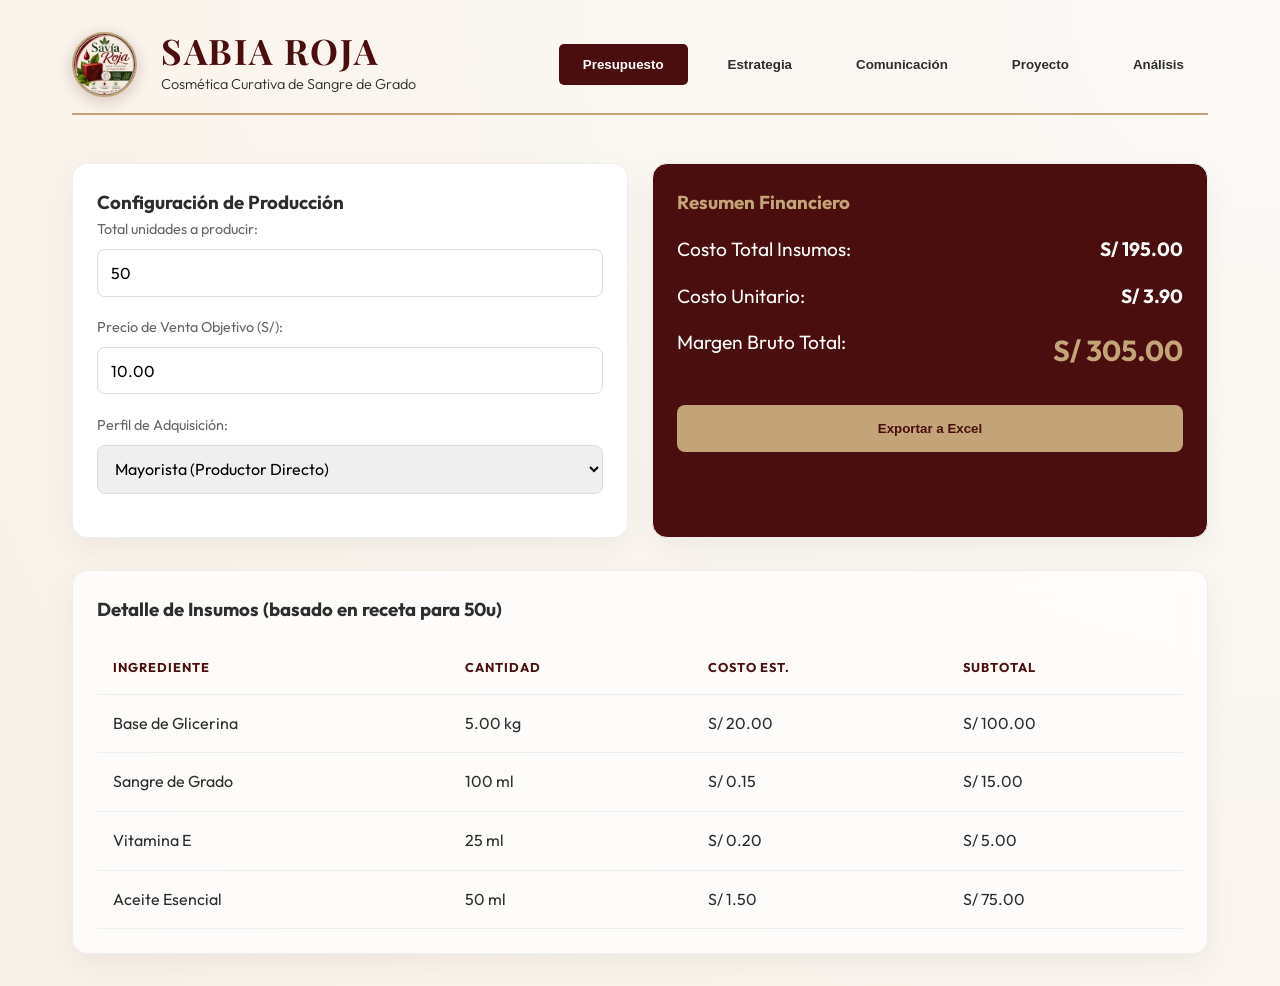
==== saviaroja/index.html @ 30b91bd1 "sabia 1.0 a" ====
<!DOCTYPE html>
<html lang="es">
<head>
    <meta charset="UTF-8">
    <meta name="viewport" content="width=device-width, initial-scale=1.0">
    <title>Jabones Kalia - Dashboard de Producción</title>
    <link rel="stylesheet" href="styles.css">
    <link href="https://fonts.googleapis.com/css2?family=Outfit:wght@300;400;600&family=Playfair+Display:wght@700&display=swap" rel="stylesheet">
</head>
<body>
    <div class="container">
        <header>
            <div class="logo">
                <img src="img/logo.jpeg" alt="Logo Sabia Roja" class="brand-logo">
                <div class="logo-text">
                    <h1>SABIA ROJA</h1>
                    <p>Cosmética Curativa de Sangre de Grado</p>
                </div>
            </div>
            <nav>
                <button class="tab-btn active" onclick="showTab('budget')">Presupuesto</button>
                <button class="tab-btn" onclick="showTab('strategy')">Estrategia</button>
                <button class="tab-btn" onclick="showTab('comms')">Comunicación</button>
                <button class="tab-btn" onclick="showTab('project')">Proyecto</button>
                <button class="tab-btn" onclick="showTab('analysis')">Análisis</button>
            </nav>
        </header>

        <main id="tab-budget" class="tab-content active">
            <section class="config-panel">
                <div class="card">
                    <h3>Configuración de Producción</h3>
                    <div class="input-group">
                        <label for="units">Total unidades a producir:</label>
                        <input type="number" id="units" value="50" min="10" step="10" oninput="calculate()">
                    </div>
                    <div class="input-group">
                        <label for="price-target">Precio de Venta Objetivo (S/):</label>
                        <input type="number" id="price-target" value="10.00" step="0.50" oninput="calculate()">
                    </div>
                    <div class="input-group">
                        <label for="mode">Perfil de Adquisición:</label>
                        <select id="mode" onchange="calculate()">
                            <option value="wholesale" selected>Mayorista (Productor Directo)</option>
                            <option value="retail">Minorista (Tienda local)</option>
                        </select>
                    </div>
                </div>

                <div class="card summary-card">
                    <h3>Resumen Financiero</h3>
                    <div class="stat">
                        <span>Costo Total Insumos:</span>
                        <strong id="total-cost">S/ 0.00</strong>
                    </div>
                    <div class="stat">
                        <span>Costo Unitario:</span>
                        <strong id="unit-cost">S/ 0.00</strong>
                    </div>
                    <div class="stat">
                        <span>Margen Bruto Total:</span>
                        <strong id="total-profit" class="profit-highlight">S/ 0.00</strong>
                    </div>
                    <button class="export-btn" onclick="exportExcel()">Exportar a Excel</button>
                </div>
            </section>

            <section class="breakdown">
                <div class="card glass">
                    <h3>Detalle de Insumos (basado en receta para 50u)</h3>
                    <table>
                        <thead>
                            <tr>
                                <th>Ingrediente</th>
                                <th>Cantidad</th>
                                <th>Costo Est.</th>
                                <th>Subtotal</th>
                            </tr>
                        </thead>
                        <tbody id="ingredients-table">
                            <!-- JS Inject -->
                        </tbody>
                    </table>
                </div>
            </section>
        </main>

        <main id="tab-strategy" class="tab-content">
            <div class="grid-layout">
                <div class="card">
                    <h3>Idea de Negocio</h3>
                    <p>Producción y comercialización de jabones faciales enriquecidos con <strong>Sangre de Grado</strong> (látex puro), enfocados en la curación de marcas de acné, cicatrices y regeneración celular.</p>
                </div>
                <div class="card">
                    <h3>Sustentación</h3>
                    <p>La Sangre de Grado es un recurso ancestral peruano con propiedades taspínicas validadas para la cicatrización. El mercado actual busca productos naturales, libres de parabenos y con resultados visibles. Al conseguir materia prima directa, democratizamos el acceso a cosmética de alta gama.</p>
                </div>
                <div class="card">
                    <h3>Público Objetivo</h3>
                    <ul>
                        <li>Jóvenes (15-25 años) con secuelas de acné.</li>
                        <li>Personas con piel sensible o tendencia a irritaciones.</li>
                        <li>Consumidores ECO que prefieren productos peruanos artesanales.</li>
                    </ul>
                </div>
            </div>
        </main>

        <main id="tab-comms" class="tab-content">
            <div class="card glass large">
                <h3>Cuadro de Elementos de Comunicación y Presupuesto</h3>
                <div class="table-container">
                    <table class="marketing-table">
                        <thead>
                            <tr>
                                <th>Componentes</th>
                                <th>Elementos</th>
                                <th>Presupuesto (S/)*</th>
                            </tr>
                        </thead>
                        <tbody>
                            <tr class="category-row"><td rowspan="3">Papelería</td><td>Sobres y hojas membretadas</td><td>3.75</td></tr>
                            <tr><td>Volantes</td><td>4.00</td></tr>
                            <tr><td>Bolsas o envases impresos (144u)</td><td>36.45</td></tr>
                            
                            <tr class="category-row"><td rowspan="4">Publicidad</td><td>Carteles del local</td><td>20.00</td></tr>
                            <tr><td>Banners</td><td>5.50</td></tr>
                            <tr><td>Spot en radio o TV</td><td>40.00</td></tr>
                            <tr><td>Publicidad en WEB</td><td>5.00</td></tr>
                            
                            <tr class="category-row"><td rowspan="3">Promociones</td><td>Liquidaciones fin de temporadas</td><td>20.00</td></tr>
                            <tr><td>Campañas de descuentos especiales</td><td>25.00</td></tr>
                            <tr><td>Ofertas asociadas</td><td>15.00</td></tr>
                            
                            <tr class="category-row"><td>Web Page</td><td>Hosting, dominio y diseño</td><td>0.00</td></tr>
                            <tr class="category-row"><td>Redes Sociales</td><td>Administración y Diseño</td><td>0.00</td></tr>
                            <tr class="category-row"><td>Otros</td><td>Gastos operativos varios</td><td>0.00</td></tr>
                        </tbody>
                        <tfoot>
                            <tr class="total-row">
                                <td colspan="2">TOTAL PRESUPUESTO COMUNICACIÓN</td>
                                <td>S/ 174.70</td>
                            </tr>
                        </tfoot>
                    </table>
                </div>
                <p class="footnote">*Valores adaptados del plan de marketing de Sabia Roja (Tipo de cambio referencial 1:1 para fines de cuadre o ajuste manual).</p>
            </div>
        </main>

        <main id="tab-project" class="tab-content">
            <div class="print-cover">
                <img src="img/logo.jpeg" alt="Logo Sabia Roja" class="cover-logo">
                <h1 class="cover-title">PROYECTO EMPRESARIAL: SABIA ROJA</h1>
                <p class="cover-subtitle">Cosmética Curativa de Sangre de Grado</p>
                <div class="cover-footer">Huánuco, Perú - 2026</div>
            </div>
            <div class="card glass large">
                <div style="display: flex; justify-content: space-between; align-items: center; margin-bottom: 2rem;">
                    <h2>Plan Estratégico de Negocio</h2>
                    <button class="export-btn" style="width: auto; padding: 0.8rem 2rem;" onclick="exportWord()">Exportar a Word</button>
                </div>
                
                <section class="doc-section">
                    <h3>1. Gestión Estratégica</h3>
                    <div class="doc-grid">
                        <div class="doc-item">
                            <h4>1.1 La Visión</h4>
                            <p class="quote">"Ser la marca líder en cosmética curativa natural en la región Huánuco para el 2028, reconocida por valorizar la biodiversidad local y mejorar la salud dermatológica de las familias peruanas."</p>
                        </div>
                        <div class="doc-item">
                            <h4>1.2 La Misión</h4>
                            <p class="quote">"Proveer a la población huanuqueña productos de cuidado facial formulados con Sangre de Grado pura, promoviendo la salud de la piel y el bienestar integral a través de la innovación artesanal y el respeto al medio ambiente."</p>
                        </div>
                    </div>

                    <h4>1.3 Valores</h4>
                    <ul class="values-list">
                        <li><b>Honestidad:</b> Transparencia en la pureza de nuestros ingredientes.</li>
                        <li><b>Confianza:</b> Seguridad en los resultados curativos del producto.</li>
                        <li><b>Compromiso:</b> Con la salud del cliente y el medio ambiente.</li>
                    </ul>

                    <h4>1.4 Objetivos Estratégicos (Nacional)</h4>
                    <table id="table-objectives" class="marketing-table small-text">
                        <thead>
                            <tr><th>Área</th><th>Objetivo Estratégico</th></tr>
                        </thead>
                        <tbody>
                            <tr><td>Comercial</td><td>Posicionar la marca Sabia Roja en Huánuco, Amarilis y Pillco Marca.</td></tr>
                            <tr><td>Operativo</td><td>Estandarizar procesos de Buenas Prácticas de Manufactura (BPM).</td></tr>
                            <tr><td>Persona</td><td>Contar con personal capacitado y motivado con el propósito.</td></tr>
                            <tr><td>Legal</td><td>Cumplir con las exigencias de DIGEMID, DIRESA y la municipalidad.</td></tr>
                            <tr><td>Financiero</td><td>Autofinanciar la oferta con recursos propios y cumplir compromisos.</td></tr>
                        </tbody>
                    </table>

                    <h4 style="margin-top: 1.5rem;">1.5 Objetivos de Exportación (Largo Plazo)</h4>
                    <table id="table-objectives-export" class="marketing-table small-text">
                        <thead>
                            <tr><th>Área</th><th>Objetivo de Internacionalización</th></tr>
                        </thead>
                        <tbody>
                            <tr><td>Mercado</td><td>Penetrar en mercados de cosmética natural en EE.UU. y Europa.</td></tr>
                            <tr><td>Logística</td><td>Establecer alianzas con couriers internacionales para distribución eficiente.</td></tr>
                            <tr><td>Calidad</td><td>Obtener certificaciones orgánicas internacionales (Ecocert/USDA).</td></tr>
                        </tbody>
                    </table>

                    <h4 style="margin-top: 2rem;">1.6 Matriz FODA</h4>
                    <div class="foda-grid">
                        <div class="foda-box f-box"><b>Fortalezas:</b> Insumos de alta pureza, conocimiento técnico, uso de redes sociales.</div>
                        <div class="foda-box o-box"><b>Oportunidades:</b> Demanda post-pandemia de productos naturales, créditos para emprendedores.</div>
                        <div class="foda-box d-box"><b>Debilidades:</b> Capacidad de producción inicial limitada, falta de maquinaria industrial.</div>
                        <div class="foda-box a-box"><b>Amenazas:</b> Regulación sanitaria estricta (DIGEMID), inestabilidad económica.</div>
                    </div>
                </section>

                <section class="doc-section">
                    <h3>2. Estudio de Mercado y Consumidor</h3>
                    <h4>2.1 Segmentación del Mercado</h4>
                    <table id="table-segmentation" class="marketing-table">
                        <thead>
                            <tr>
                                <th>Segmento</th>
                                <th>Perfil del Segmento</th>
                            </tr>
                        </thead>
                        <tbody>
                            <tr><td><b>Mujeres</b></td><td>Segmento clave enfocado en el cuidado del rostro y prevención; principal consumidor de cosméticos.</td></tr>
                            <tr><td><b>Hombres</b></td><td>Público en crecimiento; reto para romper estereotipos de cuidado personal masculino.</td></tr>
                            <tr><td><b>Adolescentes</b></td><td>Segmento vital debido a brotes de acné por cambios hormonales; buscan soluciones curativas.</td></tr>
                        </tbody>
                    </table>

                    <h4 style="margin-top: 2rem;">2.2 Análisis Competitivo</h4>
                    <table id="table-competitors" class="marketing-table small-text">
                        <thead>
                            <tr>
                                <th>Concepto</th>
                                <th>Fusion Beauty</th>
                                <th>Biocosmética</th>
                                <th>Amy & Co</th>
                                <th>Sabia Roja</th>
                            </tr>
                        </thead>
                        <tbody>
                            <tr><td>Reputación</td><td>5</td><td>4</td><td>3</td><td><b>5</b></td></tr>
                            <tr><td>Calidad/Atención</td><td>5</td><td>4</td><td>4</td><td><b>5</b></td></tr>
                            <tr><td>Precio</td><td>3</td><td>2</td><td>4</td><td><b>5</b></td></tr>
                            <tr><td>Disponibilidad</td><td>5</td><td>5</td><td>5</td><td><b>5</b></td></tr>
                        </tbody>
                        <tfoot>
                            <tr class="total-row">
                                <td>Puntaje Total</td><td>53</td><td>47</td><td>48</td><td><b>57</b></td>
                            </tr>
                        </tfoot>
                    </table>
                </section>

                <section class="doc-section">
                    <h3>3. Ventaja Competitiva</h3>
                    <ul class="values-list">
                        <li><b>Sostenibilidad:</b> Cruelty-free y envases biodegradables.</li>
                        <li><b>Ingredientes:</b> 100% naturales procedentes de cultivos ecológicos.</li>
                        <li><b>Precio:</b> Accesible comparado con marcas de lujo ($20+).</li>
                        <li><b>Servicio Post-Venta:</b> Garantías y política de devoluciones sólida.</li>
                    </ul>
                </section>

                <section class="doc-section">
                    <h3>4. Mercado Proveedor</h3>
                    <table id="table-suppliers" class="marketing-table">
                        <thead>
                            <tr>
                                <th>Proveedor</th>
                                <th>Especialidad</th>
                                <th>Puntaje</th>
                            </tr>
                        </thead>
                        <tbody>
                            <tr><td><b>Chemsol</b></td><td>Materias Primas</td><td>54/60</td></tr>
                            <tr><td><b>Comagui</b></td><td>Envases/Recipientes</td><td>52/60</td></tr>
                            <tr><td><b>D' Empaque</b></td><td>Cajas y Bolsas Kraft</td><td>54/60</td></tr>
                        </tbody>
                    </table>
                </section>

                <section class="doc-section">
                    <h3>5. Estrategia de Marketing (4Ps)</h3>
                    <h4>5.1 Estrategia de Producto</h4>
                    <div class="doc-grid">
                        <div class="card glass">
                            <h5>Limpiador "Breathe"</h5>
                            <p class="small-text">Presentación: Envase Ámbar 100ml. <br>Elimina suciedad y maquillaje.</p>
                            <img src="sabia_roja_breathe_packaging_1776982501375.png" alt="Breathe Packaging" class="product-img-small">
                        </div>
                        <div class="card glass">
                            <h5>Hidratante "Glow"</h5>
                            <p class="small-text">Presentación: Envase Ámbar 100ml. <br>Piel fortalecida y flexible.</p>
                            <img src="sabia_roja_glow_packaging_1776982516924.png" alt="Glow Packaging" class="product-img-small">
                        </div>
                        <div class="card glass">
                            <h5>Protector "Rise Sunshine"</h5>
                            <p class="small-text">Presentación: Envase Ámbar 100ml. <br>Protección UVA/UVB total.</p>
                            <img src="sabia_roja_rise_sunshine_packaging_1776982533000.png" alt="Rise Sunshine Packaging" class="product-img-small">
                        </div>
                    </div>

                    <h4 style="margin-top: 2rem;">5.2 Diseño de Empaque Premium</h4>
                    <div id="packaging-section" class="card glass" style="display: flex; gap: 20px; align-items: center; flex-wrap: wrap;">
                        <img src="sabia_roja_breathe_packaging_1776982501375.png" alt="Empaque Premium" style="width: 250px; border-radius: 10px; box-shadow: 0 10px 30px rgba(0,0,0,0.1);">
                        <div style="flex: 1; min-width: 250px;">
                            <p><b>Especificaciones Técnicas para Exportación:</b></p>
                            <ul class="small-text">
                                <li><b>Envase:</b> Vidrio Ámbar grado farmacéutico (protección UV total).</li>
                                <li><b>Dosificador:</b> Bomba de lujo en acabado oro mate (anticorrosión).</li>
                                <li><b>Etiquetado:</b> Cumple normativa FDA/EU con tinta botánica.</li>
                                <li><b>Sostenibilidad:</b> Empaque exterior de cartón piedra reciclado de alta densidad.</li>
                            </ul>
                        </div>
                    </div>

                    <h4 style="margin-top: 2rem;">5.3 Estrategia de Precios Dual</h4>
                    <div class="doc-grid">
                        <div class="card glass">
                            <h5>Mercado Nacional (Soles)</h5>
                            <table id="table-pricing-national" class="marketing-table small-text">
                                <thead>
                                    <tr><th>Producto</th><th>Costo</th><th>PVP (S/)</th></tr>
                                </thead>
                                <tbody>
                                    <tr><td>Breathe</td><td>S/ 5.20</td><td><b>S/ 9.00</b></td></tr>
                                    <tr><td>Glow</td><td>S/ 5.20</td><td><b>S/ 11.00</b></td></tr>
                                    <tr><td>Rise Sunshine</td><td>S/ 8.50</td><td><b>S/ 25.00</b></td></tr>
                                </tbody>
                            </table>
                        </div>
                        <div class="card glass">
                            <h5>Exportación (Dólares)</h5>
                            <table id="table-pricing-export" class="marketing-table small-text">
                                <thead>
                                    <tr><th>Producto</th><th>Costo</th><th>PVP ($)</th></tr>
                                </thead>
                                <tbody>
                                    <tr><td>Breathe</td><td>$1.95</td><td><b>$10.50</b></td></tr>
                                    <tr><td>Glow</td><td>$2.90</td><td><b>$12.00</b></td></tr>
                                    <tr><td>Rise Sunshine</td><td>$5.55</td><td><b>$22.00</b></td></tr>
                                </tbody>
                            </table>
                            <p class="small-text" style="margin-top: 5px; color: #8B0000;">*Margen incrementado (+200%) por demanda internacional.</p>
                        </div>
                    </div>

                    <h4 style="margin-top: 2rem;">5.3 Proyección de Ventas (Anual)</h4>
                    <div style="overflow-x: auto;">
                        <table id="table-projections" class="marketing-table small-text" style="min-width: 600px;">
                            <thead>
                                <tr><th>Producto</th><th>Mes 1-4</th><th>Mes 5-8</th><th>Mes 9-12</th><th>Total Anual</th></tr>
                            </thead>
                            <tbody>
                                <tr><td>Breathe</td><td>100 u.</td><td>120 u.</td><td>150 u.</td><td><b>365 u.</b></td></tr>
                                <tr><td>Glow</td><td>50 u.</td><td>70 u.</td><td>105 u.</td><td><b>225 u.</b></td></tr>
                                <tr><td>Rise Sunshine</td><td>50 u.</td><td>70 u.</td><td>105 u.</td><td><b>225 u.</b></td></tr>
                            </tbody>
                        </table>
                    </div>
                </section>

                <section class="doc-section">
                    <h3>6. Estrategia de Distribución: Exclusiva (Huánuco)</h3>
                    <p><b>¿Por qué elegimos Distribución Exclusiva?</b></p>
                    <p>Se ha seleccionado este modelo para mantener un <b>posicionamiento premium</b>. Al vender exclusivamente a través de canales propios o distribuidores autorizados especializados, aseguramos que el cliente reciba la asesoría correcta sobre las propiedades curativas de la Sangre de Grado, evitando que el producto se pierda en góndolas de supermercados genéricos.</p>
                    <div class="diagram-placeholder">
                        <div class="node">🏭 Productor (Sabia Roja)</div>
                        <div class="arrow">↓</div>
                        <div class="node special">🏪 Punto de Venta Exclusivo</div>
                        <div class="arrow">↓</div>
                        <div class="node">👤 Consumidor Final (Huánuco/Perú)</div>
                    </div>
                </section>
            </div>
        </main>

        <main id="tab-analysis" class="tab-content">
            <div class="card large">
                <h3>Factores preponderantes y Regulación</h3>
                <div class="alert note">
                    <b>Regulación SBS:</b> Los márgenes de ganancia están regulados para evitar sobrecostos. Se deben considerar los topes establecidos para productos de primera necesidad o cosmética regulada.
                </div>
                
                <h4 style="margin-top: 1.5rem;">Márgenes de Ganancia Sugeridos (Referencia SBS)</h4>
                <table class="marketing-table" style="margin-top: 1rem;">
                    <thead>
                        <tr><th>Tipo de Venta</th><th>Margen (%)</th></tr>
                    </thead>
                    <tbody>
                        <tr><td>Venta Directa</td><td>20%</td></tr>
                        <tr><td>Venta al por Mayor</td><td>25%</td></tr>
                        <tr><td>Venta Minorista</td><td>25%</td></tr>
                    </tbody>
                </table>

                <div class="alert important" style="margin-top: 2rem;">
                    <strong>Siguiente Paso (DIGEMID):</strong> Para vender en farmacias o supermercados a S/ 11.00, necesitarás el NSOC (Notificación Sanitaria Obligatoria) de DIGEMID.
                </div>
                <canvas id="profitChart" style="width:100%; height:300px;"></canvas>
            </div>
        </main>
    </div>

    <script src="app.js"></script>
</body>
</html>
---- saviaroja/styles.css ----
:root {
    --primary: #4A0E0E;
    --accent: #C2A478;
    --bg: #F8F1E7;
    --text: #2D2D2D;
    --white: #FFFFFF;
    --glass: rgba(255, 255, 255, 0.7);
}

* {
    margin: 0;
    padding: 0;
    box-sizing: border-box;
}

body {
    font-family: 'Outfit', sans-serif;
    background-color: var(--bg);
    color: var(--text);
    line-height: 1.6;
    background-image: radial-gradient(circle at top right, #fcfaf7, var(--bg));
    min-height: 100vh;
}

.container {
    max-width: 1200px;
    margin: 0 auto;
    padding: 2rem;
}

header {
    margin-bottom: 3rem;
    display: flex;
    justify-content: space-between;
    align-items: center;
    border-bottom: 2px solid var(--accent);
    padding-bottom: 1rem;
}

.logo {
    display: flex;
    align-items: center;
    gap: 1.5rem;
}

.brand-logo {
    width: 65px;
    height: 65px;
    border-radius: 50%;
    object-fit: cover;
    border: 2px solid var(--accent);
    box-shadow: 0 4px 15px rgba(74, 14, 14, 0.2);
}

.logo-text h1 {
    font-family: 'Playfair Display', serif;
    font-size: 2.2rem;
    color: var(--primary);
    margin: 0;
    letter-spacing: 2px;
    line-height: 1;
}

.logo-text p {
    font-size: 0.9rem;
    color: var(--text-muted);
    margin: 5px 0 0 0;
    font-weight: 300;
}

nav {
    display: flex;
    gap: 1rem;
}

.tab-btn {
    padding: 0.8rem 1.5rem;
    border: none;
    background: none;
    font-weight: 600;
    cursor: pointer;
    color: var(--text);
    transition: all 0.3s ease;
    border-radius: 5px;
}

.tab-btn.active {
    background: var(--primary);
    color: var(--white);
}

.tab-content {
    display: none;
}

.tab-content.active {
    display: block;
    animation: fadeIn 0.5s ease-in;
}

.grid-layout, .config-panel {
    display: grid;
    grid-template-columns: repeat(auto-fit, minmax(300px, 1fr));
    gap: 1.5rem;
    margin-bottom: 2rem;
}

.card {
    background: var(--white);
    padding: 1.5rem;
    border-radius: 15px;
    box-shadow: 0 10px 30px rgba(0,0,0,0.05);
    border: 1px solid #eee;
    transition: transform 0.3s ease;
}

.card:hover {
    transform: translateY(-5px);
}

.card.glass {
    background: var(--glass);
    backdrop-filter: blur(10px);
}

.summary-card {
    background: var(--primary);
    color: var(--white);
}

.summary-card h3 { color: var(--accent); }

.stat {
    display: flex;
    justify-content: space-between;
    font-size: 1.2rem;
    margin: 1rem 0;
}

.profit-highlight {
    font-size: 1.8rem;
    color: var(--accent);
}

.input-group {
    margin-bottom: 1.2rem;
}

.input-group label {
    display: block;
    font-size: 0.9rem;
    margin-bottom: 0.5rem;
    color: #666;
}

.input-group input, .input-group select {
    width: 100%;
    padding: 0.8rem;
    border: 1px solid #ddd;
    border-radius: 8px;
    font-family: inherit;
    font-size: 1rem;
}

table {
    width: 100%;
    border-collapse: collapse;
    margin-top: 1rem;
}

th, td {
    text-align: left;
    padding: 1rem;
    border-bottom: 1px solid #eee;
}

th {
    color: var(--primary);
    text-transform: uppercase;
    font-size: 0.8rem;
    letter-spacing: 1px;
}

.export-btn {
    width: 100%;
    padding: 1rem;
    background: var(--accent);
    color: var(--primary);
    border: none;
    border-radius: 8px;
    font-weight: bold;
    cursor: pointer;
    margin-top: 1rem;
    transition: background 0.3s;
}

.export-btn:hover {
    background: #b19365;
}

.alert {
    padding: 1rem;
    border-radius: 8px;
    margin: 1rem 0;
    font-size: 0.9rem;
}

.alert.note { background: #e3f2fd; border-left: 4px solid #2196f3; }
.alert.important { background: #fffde7; border-left: 4px solid #fbc02d; }

.marketing-table {
    margin-top: 2rem;
    font-size: 0.9rem;
}

.marketing-table td {
    padding: 0.6rem 1rem;
    border: 1px solid #eee;
}

.category-row td:first-child {
    background: #fdfaf5;
    font-weight: 600;
    color: var(--primary);
    vertical-align: middle;
    text-align: center;
}

.total-row {
    background: var(--primary);
    color: var(--accent);
    font-weight: bold;
    font-size: 1.1rem;
}

.footnote {
    margin-top: 1rem;
    font-size: 0.8rem;
    color: #888;
    font-style: italic;
}

.doc-section { margin-bottom: 3rem; }
.doc-grid { display: grid; grid-template-columns: 1fr 1fr; gap: 2rem; margin: 1.5rem 0; }
.quote { font-style: italic; border-left: 3px solid var(--accent); padding-left: 1rem; color: #555; }
.values-list { list-style: none; margin: 1rem 0; }
.values-list li { margin-bottom: 0.5rem; padding-left: 1.5rem; position: relative; }
.values-list li::before { content: '✓'; position: absolute; left: 0; color: var(--accent); font-weight: bold; }

.foda-grid { display: grid; grid-template-columns: 1fr 1fr; gap: 10px; margin-top: 1rem; }
.foda-box { padding: 1rem; border-radius: 8px; color: white; font-size: 0.9rem; }
.f-box { background: #2e7d32; } /* Verde Fortalezas */
.o-box { background: #1565c0; } /* Azul Oportunidades */
.d-box { background: #ef6c00; } /* Naranja Debilidades */
.a-box { background: #c62828; } /* Rojo Amenazas */

.diagram-placeholder {
    margin-top: 2rem;
    display: flex;
    flex-direction: column;
    align-items: center;
    gap: 0.5rem;
}

.node {
    padding: 1rem 2rem;
    border: 2px solid var(--primary);
    border-radius: 10px;
    background: var(--white);
    font-weight: 600;
}

.node.special {
    background: var(--primary);
    color: var(--white);
    border-color: var(--accent);
}

.arrow { font-size: 1.5rem; color: var(--primary); }

.label-mockup {
    margin-top: 1rem;
    padding: 1.5rem;
    border: 2px solid var(--accent);
    border-radius: 50%;
    text-align: center;
    background: white;
    color: var(--primary);
    width: 100px;
    height: 100px;
    display: flex;
    flex-direction: column;
    justify-content: center;
    align-items: center;
    font-size: 0.7rem;
    margin-left: auto;
    margin-right: auto;
    box-shadow: 0 4px 15px rgba(74, 14, 14, 0.1);
}

.product-img-small {
    width: 100%;
    height: 180px;
    object-fit: contain;
    margin-top: 10px;
    border-radius: 8px;
    background: #f9f9f9;
}

.print-cover {
    display: none;
    text-align: center;
    padding: 100pt 0;
    height: 100vh;
    flex-direction: column;
    justify-content: center;
    align-items: center;
}

.cover-logo {
    width: 180pt;
    height: 180pt;
    border-radius: 50%;
    margin-bottom: 30pt;
    border: 8px solid var(--accent);
}

.cover-title {
    font-size: 38pt;
    color: var(--primary);
    margin-bottom: 10pt;
    font-family: 'Playfair Display', serif;
}

.cover-subtitle {
    font-size: 20pt;
    color: #666;
}

.cover-footer {
    margin-top: auto;
    padding-bottom: 50pt;
    font-size: 14pt;
    color: #888;
}

.label-mockup b { font-size: 0.9rem; }

@keyframes fadeIn {
    from { opacity: 0; transform: translateY(10px); }
    to { opacity: 1; transform: translateY(0); }
}

@media print {
    body { background: white !important; padding: 0; }
    .container { max-width: 100%; padding: 0; }
    header, nav, .export-btn, .config-panel, .alert.important { display: none !important; }
    
    .tab-content { display: none !important; }
    .tab-content.active { 
        display: block !important; 
        width: 100% !important;
        margin: 0 !important;
        padding: 0 !important;
    }
    
    .card { 
        box-shadow: none !important; 
        border: 1px solid #eee !important;
        margin-bottom: 20pt !important;
        page-break-inside: avoid;
    }

    h2, h3 { color: #4A0E0E !important; border-bottom: 2px solid #4A0E0E !important; }
    
    /* Portada */
    .print-cover { 
        display: flex !important; 
        page-break-after: always;
    }
    
    .tab-content.active::before {
        display: none !important;
    }

    .marketing-table th {
        background-color: #4A0E0E !important;
        color: white !important;
        -webkit-print-color-adjust: exact;
    }
}
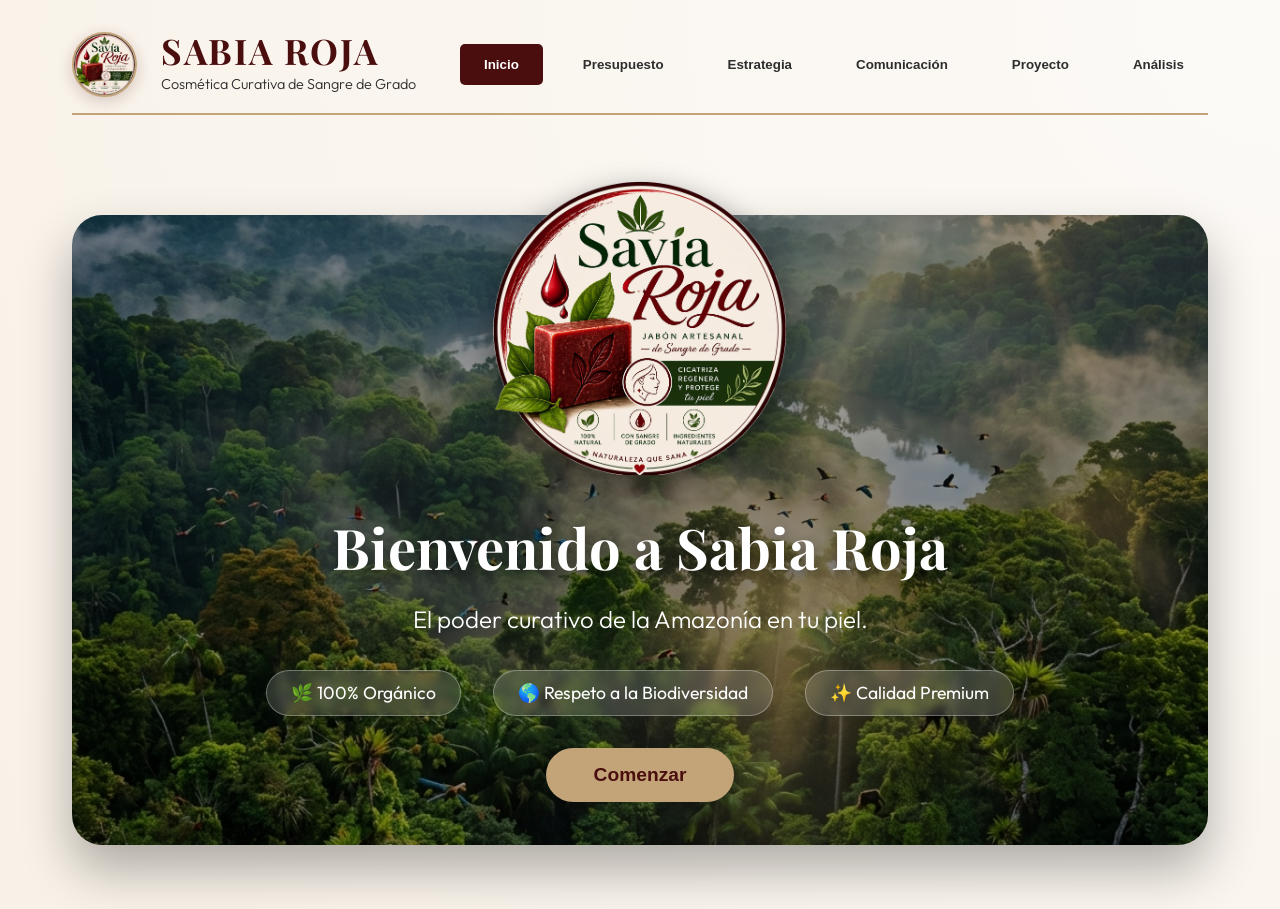
==== commit 3f5dbbc6: "1.1" ====
--- a/saviaroja/index.html
+++ b/saviaroja/index.html
@@ -1,12 +1,16 @@
 <!DOCTYPE html>
 <html lang="es">
+
 <head>
     <meta charset="UTF-8">
     <meta name="viewport" content="width=device-width, initial-scale=1.0">
     <title>Jabones Kalia - Dashboard de Producción</title>
     <link rel="stylesheet" href="styles.css">
-    <link href="https://fonts.googleapis.com/css2?family=Outfit:wght@300;400;600&family=Playfair+Display:wght@700&display=swap" rel="stylesheet">
+    <link
+        href="https://fonts.googleapis.com/css2?family=Outfit:wght@300;400;600&family=Playfair+Display:wght@700&display=swap"
+        rel="stylesheet">
 </head>
+
 <body>
     <div class="container">
         <header>
@@ -18,7 +22,8 @@
                 </div>
             </div>
             <nav>
-                <button class="tab-btn active" onclick="showTab('budget')">Presupuesto</button>
+                <button class="tab-btn active" onclick="showTab('home')">Inicio</button>
+                <button class="tab-btn" onclick="showTab('budget')">Presupuesto</button>
                 <button class="tab-btn" onclick="showTab('strategy')">Estrategia</button>
                 <button class="tab-btn" onclick="showTab('comms')">Comunicación</button>
                 <button class="tab-btn" onclick="showTab('project')">Proyecto</button>
@@ -26,7 +31,28 @@
             </nav>
         </header>
 
-        <main id="tab-budget" class="tab-content active">
+        <main id="tab-home" class="tab-content active">
+            <section class="hero-section"
+                style="background-image: linear-gradient(rgba(0,0,0,0.4), rgba(0,0,0,0.4)), url('img/amazon_jungle_background.png');">
+                <div class="hero-content">
+                    <div class="hero-logo-wrapper">
+                        <img src="img/logo.png" alt="Sabia Roja Logo" class="hero-logo-img">
+                    </div>
+                    <div class="hero-text">
+                        <h2 class="fade-in">Bienvenido a Sabia Roja</h2>
+                        <p class="fade-in-delay">El poder curativo de la Amazonía en tu piel.</p>
+                        <div class="minimalist-details">
+                            <span>🌿 100% Orgánico</span>
+                            <span>🌎 Respeto a la Biodiversidad</span>
+                            <span>✨ Calidad Premium</span>
+                        </div>
+                        <button class="hero-btn fade-in-delay" onclick="showTab('budget')">Comenzar</button>
+                    </div>
+                </div>
+            </section>
+        </main>
+
+        <main id="tab-budget" class="tab-content">
             <section class="config-panel">
                 <div class="card">
                     <h3>Configuración de Producción</h3>
@@ -89,11 +115,16 @@
             <div class="grid-layout">
                 <div class="card">
                     <h3>Idea de Negocio</h3>
-                    <p>Producción y comercialización de jabones faciales enriquecidos con <strong>Sangre de Grado</strong> (látex puro), enfocados en la curación de marcas de acné, cicatrices y regeneración celular.</p>
+                    <p>Producción y comercialización de jabones faciales enriquecidos con <strong>Sangre de
+                            Grado</strong> (látex puro), enfocados en la curación de marcas de acné, cicatrices y
+                        regeneración celular.</p>
                 </div>
                 <div class="card">
                     <h3>Sustentación</h3>
-                    <p>La Sangre de Grado es un recurso ancestral peruano con propiedades taspínicas validadas para la cicatrización. El mercado actual busca productos naturales, libres de parabenos y con resultados visibles. Al conseguir materia prima directa, democratizamos el acceso a cosmética de alta gama.</p>
+                    <p>La Sangre de Grado es un recurso ancestral peruano con propiedades taspínicas validadas para la
+                        cicatrización. El mercado actual busca productos naturales, libres de parabenos y con resultados
+                        visibles. Al conseguir materia prima directa, democratizamos el acceso a cosmética de alta gama.
+                    </p>
                 </div>
                 <div class="card">
                     <h3>Público Objetivo</h3>
@@ -119,22 +150,67 @@
                             </tr>
                         </thead>
                         <tbody>
-                            <tr class="category-row"><td rowspan="3">Papelería</td><td>Sobres y hojas membretadas</td><td>3.75</td></tr>
-                            <tr><td>Volantes</td><td>4.00</td></tr>
-                            <tr><td>Bolsas o envases impresos (144u)</td><td>36.45</td></tr>
-                            
-                            <tr class="category-row"><td rowspan="4">Publicidad</td><td>Carteles del local</td><td>20.00</td></tr>
-                            <tr><td>Banners</td><td>5.50</td></tr>
-                            <tr><td>Spot en radio o TV</td><td>40.00</td></tr>
-                            <tr><td>Publicidad en WEB</td><td>5.00</td></tr>
-                            
-                            <tr class="category-row"><td rowspan="3">Promociones</td><td>Liquidaciones fin de temporadas</td><td>20.00</td></tr>
-                            <tr><td>Campañas de descuentos especiales</td><td>25.00</td></tr>
-                            <tr><td>Ofertas asociadas</td><td>15.00</td></tr>
-                            
-                            <tr class="category-row"><td>Web Page</td><td>Hosting, dominio y diseño</td><td>0.00</td></tr>
-                            <tr class="category-row"><td>Redes Sociales</td><td>Administración y Diseño</td><td>0.00</td></tr>
-                            <tr class="category-row"><td>Otros</td><td>Gastos operativos varios</td><td>0.00</td></tr>
+                            <tr class="category-row">
+                                <td rowspan="3">Papelería</td>
+                                <td>Sobres y hojas membretadas</td>
+                                <td>3.75</td>
+                            </tr>
+                            <tr>
+                                <td>Volantes</td>
+                                <td>4.00</td>
+                            </tr>
+                            <tr>
+                                <td>Bolsas o envases impresos (144u)</td>
+                                <td>36.45</td>
+                            </tr>
+
+                            <tr class="category-row">
+                                <td rowspan="4">Publicidad</td>
+                                <td>Carteles del local</td>
+                                <td>20.00</td>
+                            </tr>
+                            <tr>
+                                <td>Banners</td>
+                                <td>5.50</td>
+                            </tr>
+                            <tr>
+                                <td>Spot en radio o TV</td>
+                                <td>40.00</td>
+                            </tr>
+                            <tr>
+                                <td>Publicidad en WEB</td>
+                                <td>5.00</td>
+                            </tr>
+
+                            <tr class="category-row">
+                                <td rowspan="3">Promociones</td>
+                                <td>Liquidaciones fin de temporadas</td>
+                                <td>20.00</td>
+                            </tr>
+                            <tr>
+                                <td>Campañas de descuentos especiales</td>
+                                <td>25.00</td>
+                            </tr>
+                            <tr>
+                                <td>Ofertas asociadas</td>
+                                <td>15.00</td>
+                            </tr>
+
+                            <tr class="category-row">
+                                <td>Web Page</td>
+                                <td>Hosting, dominio y diseño</td>
+                                <td>0.00</td>
+                            </tr>
+                            <tr class="category-row">
+                                <td>Redes Sociales</td>
+                                <td>Administración y Diseño</td>
+                                <td>0.00</td>
+                            </tr>
+                            <tr class="category-row">
+                                <td>Otros</td>
+                                <td>Gastos operativos varios</td>
+                                <td>0.00</td>
+                            </tr>
                         </tbody>
                         <tfoot>
                             <tr class="total-row">
@@ -144,7 +220,8 @@
                         </tfoot>
                     </table>
                 </div>
-                <p class="footnote">*Valores adaptados del plan de marketing de Sabia Roja (Tipo de cambio referencial 1:1 para fines de cuadre o ajuste manual).</p>
+                <p class="footnote">*Valores adaptados del plan de marketing de Sabia Roja (Tipo de cambio referencial
+                    1:1 para fines de cuadre o ajuste manual).</p>
             </div>
         </main>
 
@@ -158,19 +235,24 @@
             <div class="card glass large">
                 <div style="display: flex; justify-content: space-between; align-items: center; margin-bottom: 2rem;">
                     <h2>Plan Estratégico de Negocio</h2>
-                    <button class="export-btn" style="width: auto; padding: 0.8rem 2rem;" onclick="exportWord()">Exportar a Word</button>
-                </div>
-                
+                    <button class="export-btn" style="width: auto; padding: 0.8rem 2rem;"
+                        onclick="exportWord()">Exportar a Word</button>
+                </div>
+
                 <section class="doc-section">
                     <h3>1. Gestión Estratégica</h3>
                     <div class="doc-grid">
                         <div class="doc-item">
                             <h4>1.1 La Visión</h4>
-                            <p class="quote">"Ser la marca líder en cosmética curativa natural en la región Huánuco para el 2028, reconocida por valorizar la biodiversidad local y mejorar la salud dermatológica de las familias peruanas."</p>
+                            <p class="quote">"Ser la marca líder en cosmética curativa natural en la región Huánuco para
+                                el 2028, reconocida por valorizar la biodiversidad local y mejorar la salud
+                                dermatológica de las familias peruanas."</p>
                         </div>
                         <div class="doc-item">
                             <h4>1.2 La Misión</h4>
-                            <p class="quote">"Proveer a la población huanuqueña productos de cuidado facial formulados con Sangre de Grado pura, promoviendo la salud de la piel y el bienestar integral a través de la innovación artesanal y el respeto al medio ambiente."</p>
+                            <p class="quote">"Proveer a la población huanuqueña productos de cuidado facial formulados
+                                con Sangre de Grado pura, promoviendo la salud de la piel y el bienestar integral a
+                                través de la innovación artesanal y el respeto al medio ambiente."</p>
                         </div>
                     </div>
 
@@ -184,35 +266,69 @@
                     <h4>1.4 Objetivos Estratégicos (Nacional)</h4>
                     <table id="table-objectives" class="marketing-table small-text">
                         <thead>
-                            <tr><th>Área</th><th>Objetivo Estratégico</th></tr>
+                            <tr>
+                                <th>Área</th>
+                                <th>Objetivo Estratégico</th>
+                            </tr>
                         </thead>
                         <tbody>
-                            <tr><td>Comercial</td><td>Posicionar la marca Sabia Roja en Huánuco, Amarilis y Pillco Marca.</td></tr>
-                            <tr><td>Operativo</td><td>Estandarizar procesos de Buenas Prácticas de Manufactura (BPM).</td></tr>
-                            <tr><td>Persona</td><td>Contar con personal capacitado y motivado con el propósito.</td></tr>
-                            <tr><td>Legal</td><td>Cumplir con las exigencias de DIGEMID, DIRESA y la municipalidad.</td></tr>
-                            <tr><td>Financiero</td><td>Autofinanciar la oferta con recursos propios y cumplir compromisos.</td></tr>
+                            <tr>
+                                <td>Comercial</td>
+                                <td>Posicionar la marca Sabia Roja en Huánuco, Amarilis y Pillco Marca.</td>
+                            </tr>
+                            <tr>
+                                <td>Operativo</td>
+                                <td>Estandarizar procesos de Buenas Prácticas de Manufactura (BPM).</td>
+                            </tr>
+                            <tr>
+                                <td>Persona</td>
+                                <td>Contar con personal capacitado y motivado con el propósito.</td>
+                            </tr>
+                            <tr>
+                                <td>Legal</td>
+                                <td>Cumplir con las exigencias de DIGEMID, DIRESA y la municipalidad.</td>
+                            </tr>
+                            <tr>
+                                <td>Financiero</td>
+                                <td>Autofinanciar la oferta con recursos propios y cumplir compromisos.</td>
+                            </tr>
                         </tbody>
                     </table>
 
                     <h4 style="margin-top: 1.5rem;">1.5 Objetivos de Exportación (Largo Plazo)</h4>
                     <table id="table-objectives-export" class="marketing-table small-text">
                         <thead>
-                            <tr><th>Área</th><th>Objetivo de Internacionalización</th></tr>
+                            <tr>
+                                <th>Área</th>
+                                <th>Objetivo de Internacionalización</th>
+                            </tr>
                         </thead>
                         <tbody>
-                            <tr><td>Mercado</td><td>Penetrar en mercados de cosmética natural en EE.UU. y Europa.</td></tr>
-                            <tr><td>Logística</td><td>Establecer alianzas con couriers internacionales para distribución eficiente.</td></tr>
-                            <tr><td>Calidad</td><td>Obtener certificaciones orgánicas internacionales (Ecocert/USDA).</td></tr>
+                            <tr>
+                                <td>Mercado</td>
+                                <td>Penetrar en mercados de cosmética natural en EE.UU. y Europa.</td>
+                            </tr>
+                            <tr>
+                                <td>Logística</td>
+                                <td>Establecer alianzas con couriers internacionales para distribución eficiente.</td>
+                            </tr>
+                            <tr>
+                                <td>Calidad</td>
+                                <td>Obtener certificaciones orgánicas internacionales (Ecocert/USDA).</td>
+                            </tr>
                         </tbody>
                     </table>
 
                     <h4 style="margin-top: 2rem;">1.6 Matriz FODA</h4>
                     <div class="foda-grid">
-                        <div class="foda-box f-box"><b>Fortalezas:</b> Insumos de alta pureza, conocimiento técnico, uso de redes sociales.</div>
-                        <div class="foda-box o-box"><b>Oportunidades:</b> Demanda post-pandemia de productos naturales, créditos para emprendedores.</div>
-                        <div class="foda-box d-box"><b>Debilidades:</b> Capacidad de producción inicial limitada, falta de maquinaria industrial.</div>
-                        <div class="foda-box a-box"><b>Amenazas:</b> Regulación sanitaria estricta (DIGEMID), inestabilidad económica.</div>
+                        <div class="foda-box f-box"><b>Fortalezas:</b> Insumos de alta pureza, conocimiento técnico, uso
+                            de redes sociales.</div>
+                        <div class="foda-box o-box"><b>Oportunidades:</b> Demanda post-pandemia de productos naturales,
+                            créditos para emprendedores.</div>
+                        <div class="foda-box d-box"><b>Debilidades:</b> Capacidad de producción inicial limitada, falta
+                            de maquinaria industrial.</div>
+                        <div class="foda-box a-box"><b>Amenazas:</b> Regulación sanitaria estricta (DIGEMID),
+                            inestabilidad económica.</div>
                     </div>
                 </section>
 
@@ -227,9 +343,21 @@
                             </tr>
                         </thead>
                         <tbody>
-                            <tr><td><b>Mujeres</b></td><td>Segmento clave enfocado en el cuidado del rostro y prevención; principal consumidor de cosméticos.</td></tr>
-                            <tr><td><b>Hombres</b></td><td>Público en crecimiento; reto para romper estereotipos de cuidado personal masculino.</td></tr>
-                            <tr><td><b>Adolescentes</b></td><td>Segmento vital debido a brotes de acné por cambios hormonales; buscan soluciones curativas.</td></tr>
+                            <tr>
+                                <td><b>Mujeres</b></td>
+                                <td>Segmento clave enfocado en el cuidado del rostro y prevención; principal consumidor
+                                    de cosméticos.</td>
+                            </tr>
+                            <tr>
+                                <td><b>Hombres</b></td>
+                                <td>Público en crecimiento; reto para romper estereotipos de cuidado personal masculino.
+                                </td>
+                            </tr>
+                            <tr>
+                                <td><b>Adolescentes</b></td>
+                                <td>Segmento vital debido a brotes de acné por cambios hormonales; buscan soluciones
+                                    curativas.</td>
+                            </tr>
                         </tbody>
                     </table>
 
@@ -245,14 +373,42 @@
                             </tr>
                         </thead>
                         <tbody>
-                            <tr><td>Reputación</td><td>5</td><td>4</td><td>3</td><td><b>5</b></td></tr>
-                            <tr><td>Calidad/Atención</td><td>5</td><td>4</td><td>4</td><td><b>5</b></td></tr>
-                            <tr><td>Precio</td><td>3</td><td>2</td><td>4</td><td><b>5</b></td></tr>
-                            <tr><td>Disponibilidad</td><td>5</td><td>5</td><td>5</td><td><b>5</b></td></tr>
+                            <tr>
+                                <td>Reputación</td>
+                                <td>5</td>
+                                <td>4</td>
+                                <td>3</td>
+                                <td><b>5</b></td>
+                            </tr>
+                            <tr>
+                                <td>Calidad/Atención</td>
+                                <td>5</td>
+                                <td>4</td>
+                                <td>4</td>
+                                <td><b>5</b></td>
+                            </tr>
+                            <tr>
+                                <td>Precio</td>
+                                <td>3</td>
+                                <td>2</td>
+                                <td>4</td>
+                                <td><b>5</b></td>
+                            </tr>
+                            <tr>
+                                <td>Disponibilidad</td>
+                                <td>5</td>
+                                <td>5</td>
+                                <td>5</td>
+                                <td><b>5</b></td>
+                            </tr>
                         </tbody>
                         <tfoot>
                             <tr class="total-row">
-                                <td>Puntaje Total</td><td>53</td><td>47</td><td>48</td><td><b>57</b></td>
+                                <td>Puntaje Total</td>
+                                <td>53</td>
+                                <td>47</td>
+                                <td>48</td>
+                                <td><b>57</b></td>
                             </tr>
                         </tfoot>
                     </table>
@@ -279,9 +435,21 @@
                             </tr>
                         </thead>
                         <tbody>
-                            <tr><td><b>Chemsol</b></td><td>Materias Primas</td><td>54/60</td></tr>
-                            <tr><td><b>Comagui</b></td><td>Envases/Recipientes</td><td>52/60</td></tr>
-                            <tr><td><b>D' Empaque</b></td><td>Cajas y Bolsas Kraft</td><td>54/60</td></tr>
+                            <tr>
+                                <td><b>Chemsol</b></td>
+                                <td>Materias Primas</td>
+                                <td>54/60</td>
+                            </tr>
+                            <tr>
+                                <td><b>Comagui</b></td>
+                                <td>Envases/Recipientes</td>
+                                <td>52/60</td>
+                            </tr>
+                            <tr>
+                                <td><b>D' Empaque</b></td>
+                                <td>Cajas y Bolsas Kraft</td>
+                                <td>54/60</td>
+                            </tr>
                         </tbody>
                     </table>
                 </section>
@@ -292,31 +460,38 @@
                     <div class="doc-grid">
                         <div class="card glass">
                             <h5>Limpiador "Breathe"</h5>
-                            <p class="small-text">Presentación: Envase Ámbar 100ml. <br>Elimina suciedad y maquillaje.</p>
-                            <img src="sabia_roja_breathe_packaging_1776982501375.png" alt="Breathe Packaging" class="product-img-small">
+                            <p class="small-text">Presentación: Envase Ámbar 100ml. <br>Elimina suciedad y maquillaje.
+                            </p>
+                            <img src="sabia_roja_breathe_packaging_1776982501375.png" alt="Breathe Packaging"
+                                class="product-img-small">
                         </div>
                         <div class="card glass">
                             <h5>Hidratante "Glow"</h5>
                             <p class="small-text">Presentación: Envase Ámbar 100ml. <br>Piel fortalecida y flexible.</p>
-                            <img src="sabia_roja_glow_packaging_1776982516924.png" alt="Glow Packaging" class="product-img-small">
+                            <img src="sabia_roja_glow_packaging_1776982516924.png" alt="Glow Packaging"
+                                class="product-img-small">
                         </div>
                         <div class="card glass">
                             <h5>Protector "Rise Sunshine"</h5>
                             <p class="small-text">Presentación: Envase Ámbar 100ml. <br>Protección UVA/UVB total.</p>
-                            <img src="sabia_roja_rise_sunshine_packaging_1776982533000.png" alt="Rise Sunshine Packaging" class="product-img-small">
+                            <img src="sabia_roja_rise_sunshine_packaging_1776982533000.png"
+                                alt="Rise Sunshine Packaging" class="product-img-small">
                         </div>
                     </div>
 
                     <h4 style="margin-top: 2rem;">5.2 Diseño de Empaque Premium</h4>
-                    <div id="packaging-section" class="card glass" style="display: flex; gap: 20px; align-items: center; flex-wrap: wrap;">
-                        <img src="sabia_roja_breathe_packaging_1776982501375.png" alt="Empaque Premium" style="width: 250px; border-radius: 10px; box-shadow: 0 10px 30px rgba(0,0,0,0.1);">
+                    <div id="packaging-section" class="card glass"
+                        style="display: flex; gap: 20px; align-items: center; flex-wrap: wrap;">
+                        <img src="sabia_roja_breathe_packaging_1776982501375.png" alt="Empaque Premium"
+                            style="width: 250px; border-radius: 10px; box-shadow: 0 10px 30px rgba(0,0,0,0.1);">
                         <div style="flex: 1; min-width: 250px;">
                             <p><b>Especificaciones Técnicas para Exportación:</b></p>
                             <ul class="small-text">
                                 <li><b>Envase:</b> Vidrio Ámbar grado farmacéutico (protección UV total).</li>
                                 <li><b>Dosificador:</b> Bomba de lujo en acabado oro mate (anticorrosión).</li>
                                 <li><b>Etiquetado:</b> Cumple normativa FDA/EU con tinta botánica.</li>
-                                <li><b>Sostenibilidad:</b> Empaque exterior de cartón piedra reciclado de alta densidad.</li>
+                                <li><b>Sostenibilidad:</b> Empaque exterior de cartón piedra reciclado de alta densidad.
+                                </li>
                             </ul>
                         </div>
                     </div>
@@ -327,12 +502,28 @@
                             <h5>Mercado Nacional (Soles)</h5>
                             <table id="table-pricing-national" class="marketing-table small-text">
                                 <thead>
-                                    <tr><th>Producto</th><th>Costo</th><th>PVP (S/)</th></tr>
+                                    <tr>
+                                        <th>Producto</th>
+                                        <th>Costo</th>
+                                        <th>PVP (S/)</th>
+                                    </tr>
                                 </thead>
                                 <tbody>
-                                    <tr><td>Breathe</td><td>S/ 5.20</td><td><b>S/ 9.00</b></td></tr>
-                                    <tr><td>Glow</td><td>S/ 5.20</td><td><b>S/ 11.00</b></td></tr>
-                                    <tr><td>Rise Sunshine</td><td>S/ 8.50</td><td><b>S/ 25.00</b></td></tr>
+                                    <tr>
+                                        <td>Breathe</td>
+                                        <td>S/ 5.20</td>
+                                        <td><b>S/ 9.00</b></td>
+                                    </tr>
+                                    <tr>
+                                        <td>Glow</td>
+                                        <td>S/ 5.20</td>
+                                        <td><b>S/ 11.00</b></td>
+                                    </tr>
+                                    <tr>
+                                        <td>Rise Sunshine</td>
+                                        <td>S/ 8.50</td>
+                                        <td><b>S/ 25.00</b></td>
+                                    </tr>
                                 </tbody>
                             </table>
                         </div>
@@ -340,15 +531,32 @@
                             <h5>Exportación (Dólares)</h5>
                             <table id="table-pricing-export" class="marketing-table small-text">
                                 <thead>
-                                    <tr><th>Producto</th><th>Costo</th><th>PVP ($)</th></tr>
+                                    <tr>
+                                        <th>Producto</th>
+                                        <th>Costo</th>
+                                        <th>PVP ($)</th>
+                                    </tr>
                                 </thead>
                                 <tbody>
-                                    <tr><td>Breathe</td><td>$1.95</td><td><b>$10.50</b></td></tr>
-                                    <tr><td>Glow</td><td>$2.90</td><td><b>$12.00</b></td></tr>
-                                    <tr><td>Rise Sunshine</td><td>$5.55</td><td><b>$22.00</b></td></tr>
+                                    <tr>
+                                        <td>Breathe</td>
+                                        <td>$1.95</td>
+                                        <td><b>$10.50</b></td>
+                                    </tr>
+                                    <tr>
+                                        <td>Glow</td>
+                                        <td>$2.90</td>
+                                        <td><b>$12.00</b></td>
+                                    </tr>
+                                    <tr>
+                                        <td>Rise Sunshine</td>
+                                        <td>$5.55</td>
+                                        <td><b>$22.00</b></td>
+                                    </tr>
                                 </tbody>
                             </table>
-                            <p class="small-text" style="margin-top: 5px; color: #8B0000;">*Margen incrementado (+200%) por demanda internacional.</p>
+                            <p class="small-text" style="margin-top: 5px; color: #8B0000;">*Margen incrementado (+200%)
+                                por demanda internacional.</p>
                         </div>
                     </div>
 
@@ -356,12 +564,36 @@
                     <div style="overflow-x: auto;">
                         <table id="table-projections" class="marketing-table small-text" style="min-width: 600px;">
                             <thead>
-                                <tr><th>Producto</th><th>Mes 1-4</th><th>Mes 5-8</th><th>Mes 9-12</th><th>Total Anual</th></tr>
+                                <tr>
+                                    <th>Producto</th>
+                                    <th>Mes 1-4</th>
+                                    <th>Mes 5-8</th>
+                                    <th>Mes 9-12</th>
+                                    <th>Total Anual</th>
+                                </tr>
                             </thead>
                             <tbody>
-                                <tr><td>Breathe</td><td>100 u.</td><td>120 u.</td><td>150 u.</td><td><b>365 u.</b></td></tr>
-                                <tr><td>Glow</td><td>50 u.</td><td>70 u.</td><td>105 u.</td><td><b>225 u.</b></td></tr>
-                                <tr><td>Rise Sunshine</td><td>50 u.</td><td>70 u.</td><td>105 u.</td><td><b>225 u.</b></td></tr>
+                                <tr>
+                                    <td>Breathe</td>
+                                    <td>100 u.</td>
+                                    <td>120 u.</td>
+                                    <td>150 u.</td>
+                                    <td><b>365 u.</b></td>
+                                </tr>
+                                <tr>
+                                    <td>Glow</td>
+                                    <td>50 u.</td>
+                                    <td>70 u.</td>
+                                    <td>105 u.</td>
+                                    <td><b>225 u.</b></td>
+                                </tr>
+                                <tr>
+                                    <td>Rise Sunshine</td>
+                                    <td>50 u.</td>
+                                    <td>70 u.</td>
+                                    <td>105 u.</td>
+                                    <td><b>225 u.</b></td>
+                                </tr>
                             </tbody>
                         </table>
                     </div>
@@ -370,7 +602,10 @@
                 <section class="doc-section">
                     <h3>6. Estrategia de Distribución: Exclusiva (Huánuco)</h3>
                     <p><b>¿Por qué elegimos Distribución Exclusiva?</b></p>
-                    <p>Se ha seleccionado este modelo para mantener un <b>posicionamiento premium</b>. Al vender exclusivamente a través de canales propios o distribuidores autorizados especializados, aseguramos que el cliente reciba la asesoría correcta sobre las propiedades curativas de la Sangre de Grado, evitando que el producto se pierda en góndolas de supermercados genéricos.</p>
+                    <p>Se ha seleccionado este modelo para mantener un <b>posicionamiento premium</b>. Al vender
+                        exclusivamente a través de canales propios o distribuidores autorizados especializados,
+                        aseguramos que el cliente reciba la asesoría correcta sobre las propiedades curativas de la
+                        Sangre de Grado, evitando que el producto se pierda en góndolas de supermercados genéricos.</p>
                     <div class="diagram-placeholder">
                         <div class="node">🏭 Productor (Sabia Roja)</div>
                         <div class="arrow">↓</div>
@@ -386,23 +621,37 @@
             <div class="card large">
                 <h3>Factores preponderantes y Regulación</h3>
                 <div class="alert note">
-                    <b>Regulación SBS:</b> Los márgenes de ganancia están regulados para evitar sobrecostos. Se deben considerar los topes establecidos para productos de primera necesidad o cosmética regulada.
-                </div>
-                
+                    <b>Regulación SBS:</b> Los márgenes de ganancia están regulados para evitar sobrecostos. Se deben
+                    considerar los topes establecidos para productos de primera necesidad o cosmética regulada.
+                </div>
+
                 <h4 style="margin-top: 1.5rem;">Márgenes de Ganancia Sugeridos (Referencia SBS)</h4>
                 <table class="marketing-table" style="margin-top: 1rem;">
                     <thead>
-                        <tr><th>Tipo de Venta</th><th>Margen (%)</th></tr>
+                        <tr>
+                            <th>Tipo de Venta</th>
+                            <th>Margen (%)</th>
+                        </tr>
                     </thead>
                     <tbody>
-                        <tr><td>Venta Directa</td><td>20%</td></tr>
-                        <tr><td>Venta al por Mayor</td><td>25%</td></tr>
-                        <tr><td>Venta Minorista</td><td>25%</td></tr>
+                        <tr>
+                            <td>Venta Directa</td>
+                            <td>20%</td>
+                        </tr>
+                        <tr>
+                            <td>Venta al por Mayor</td>
+                            <td>25%</td>
+                        </tr>
+                        <tr>
+                            <td>Venta Minorista</td>
+                            <td>25%</td>
+                        </tr>
                     </tbody>
                 </table>
 
                 <div class="alert important" style="margin-top: 2rem;">
-                    <strong>Siguiente Paso (DIGEMID):</strong> Para vender en farmacias o supermercados a S/ 11.00, necesitarás el NSOC (Notificación Sanitaria Obligatoria) de DIGEMID.
+                    <strong>Siguiente Paso (DIGEMID):</strong> Para vender en farmacias o supermercados a S/ 11.00,
+                    necesitarás el NSOC (Notificación Sanitaria Obligatoria) de DIGEMID.
                 </div>
                 <canvas id="profitChart" style="width:100%; height:300px;"></canvas>
             </div>
@@ -411,4 +660,5 @@
 
     <script src="app.js"></script>
 </body>
-</html>
+
+</html>
--- a/saviaroja/styles.css
+++ b/saviaroja/styles.css
@@ -305,6 +305,129 @@
     margin-top: 10px;
     border-radius: 8px;
     background: #f9f9f9;
+}
+
+.hero-section {
+    position: relative;
+    height: 70vh;
+    border-radius: 30px;
+    background-size: cover;
+    background-position: center;
+    display: flex;
+    justify-content: center;
+    align-items: center;
+    margin-top: 100px; /* Más espacio para no tapar los botones */
+    margin-bottom: 2rem;
+    box-shadow: 0 25px 50px rgba(0,0,0,0.3);
+}
+
+.hero-content {
+    text-align: center;
+    color: white;
+    z-index: 2;
+    display: flex;
+    flex-direction: column;
+    align-items: center;
+    width: 100%;
+}
+
+.hero-logo-wrapper {
+    width: 25vw;
+    max-width: 280px;
+    height: 25vw;
+    max-height: 280px;
+    border-radius: 50%;
+    border: 6px solid var(--white);
+    background: white;
+    display: flex;
+    justify-content: center;
+    align-items: center;
+    overflow: visible; /* IMPORTANTE: Permitimos que el PNG transparente sobresalga */
+    transform: translateY(-70px); 
+    box-shadow: 0 15px 40px rgba(0,0,0,0.4);
+    animation: pulse-enhanced 4s infinite ease-in-out;
+    margin-bottom: 1.5rem;
+}
+
+.hero-logo-img {
+    width: 110%; /* Sobresale ligeramente del círculo blanco para un efecto 3D */
+    height: 110%;
+    object-fit: contain;
+    filter: drop-shadow(0 10px 15px rgba(0,0,0,0.2)); /* Sombra para el PNG transparente */
+}
+
+.hero-text {
+    margin-top: -60px; /* Ajuste por el desplazamiento del logo */
+}
+
+.hero-text h2 {
+    font-family: 'Playfair Display', serif;
+    font-size: 3.5rem;
+    margin-bottom: 0.5rem;
+    text-shadow: 0 4px 15px rgba(0,0,0,0.6);
+}
+
+.hero-text p {
+    font-size: 1.5rem;
+    margin-bottom: 2rem;
+    font-weight: 300;
+}
+
+.minimalist-details {
+    display: flex;
+    gap: 2rem;
+    justify-content: center;
+    font-size: 1.1rem;
+}
+
+.minimalist-details span {
+    background: rgba(255, 255, 255, 0.15);
+    padding: 0.5rem 1.5rem;
+    border-radius: 30px;
+    backdrop-filter: blur(5px);
+    border: 1px solid rgba(255, 255, 255, 0.3);
+}
+
+.fade-in {
+    animation: fadeInDown 1s ease-out;
+}
+
+.fade-in-delay {
+    animation: fadeInUp 1s ease-out 0.5s both;
+}
+
+.hero-btn {
+    margin-top: 2rem;
+    padding: 1rem 3rem;
+    background: var(--accent);
+    color: var(--primary);
+    border: none;
+    border-radius: 30px;
+    font-size: 1.2rem;
+    font-weight: bold;
+    cursor: pointer;
+    transition: all 0.3s ease;
+    box-shadow: 0 4px 15px rgba(0,0,0,0.2);
+}
+
+.hero-btn:hover {
+    background: #b19365;
+    transform: scale(1.05);
+}
+
+@keyframes pulse-enhanced {
+    0%, 100% { transform: translateY(-70px) scale(1); box-shadow: 0 15px 40px rgba(0,0,0,0.4); }
+    50% { transform: translateY(-80px) scale(1.03); box-shadow: 0 25px 60px rgba(0,0,0,0.6); }
+}
+
+@keyframes fadeInDown {
+    from { opacity: 0; transform: translateY(-20px); }
+    to { opacity: 1; transform: translateY(0); }
+}
+
+@keyframes fadeInUp {
+    from { opacity: 0; transform: translateY(20px); }
+    to { opacity: 1; transform: translateY(0); }
 }
 
 .print-cover {
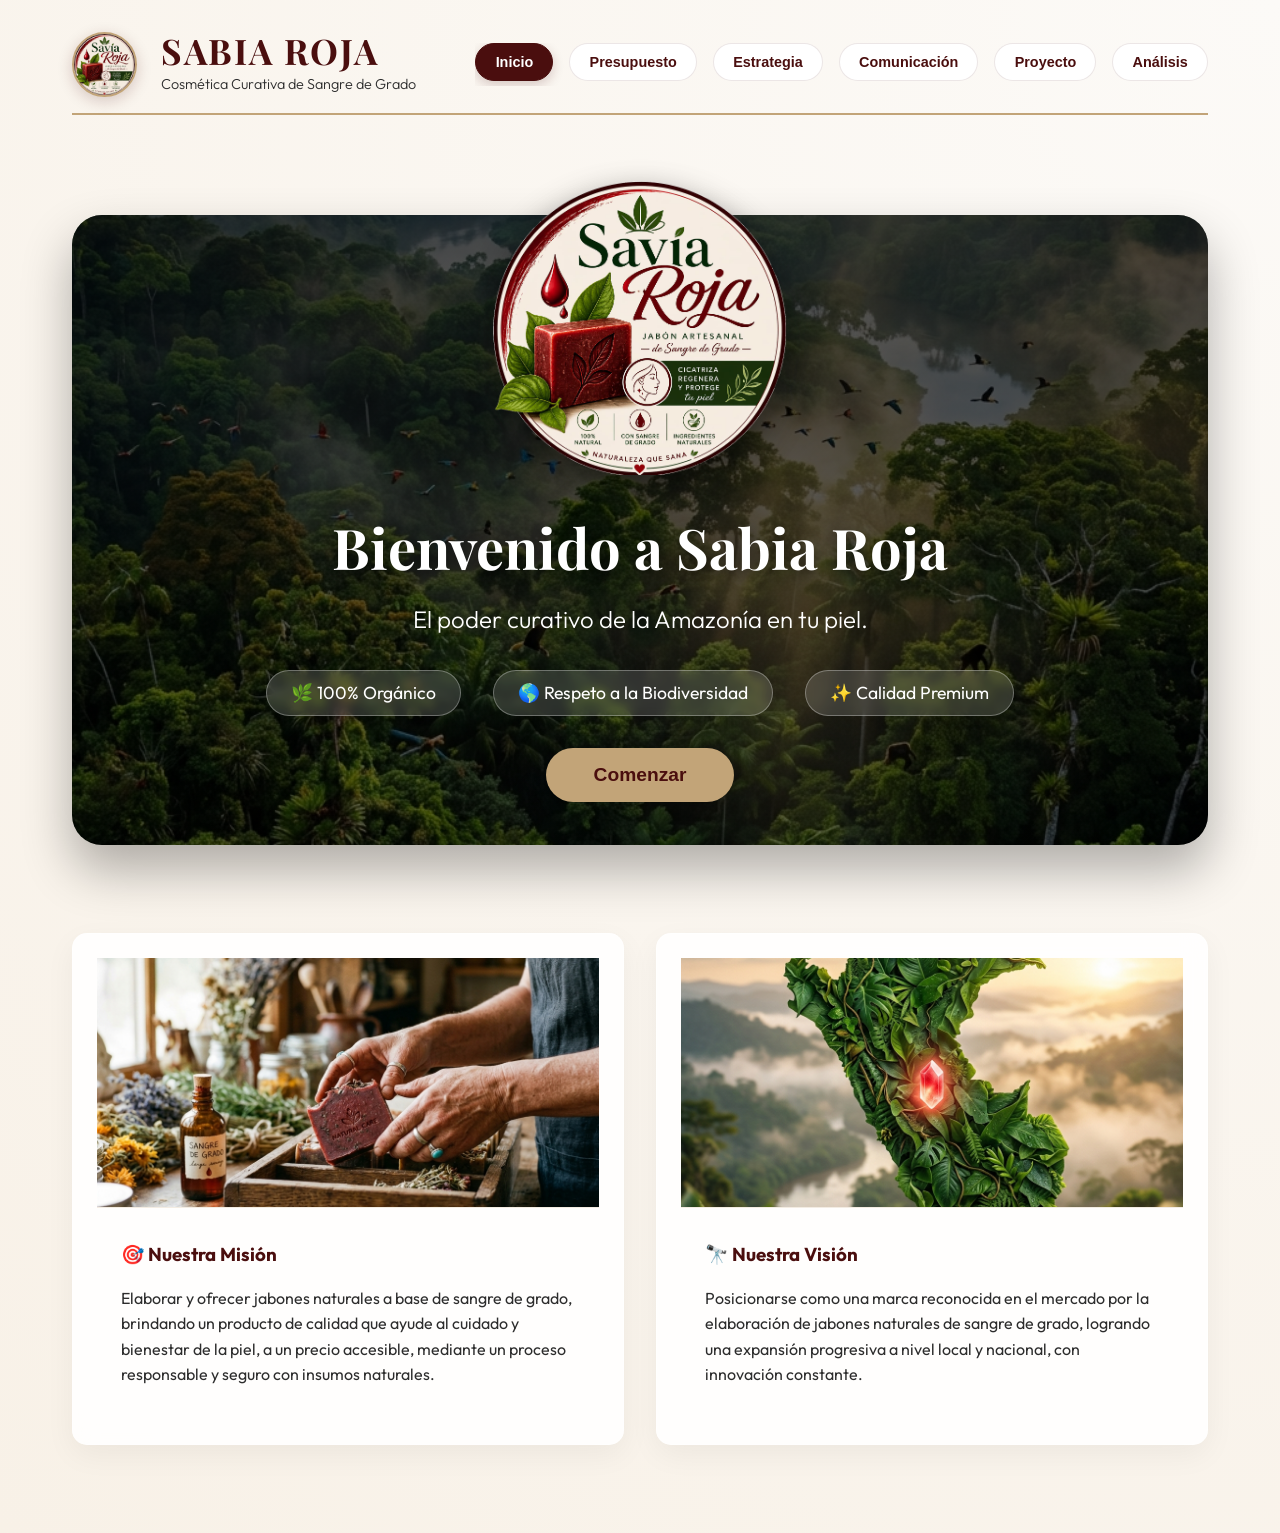
==== commit b8b3e963: "1.2" ====
--- a/saviaroja/index.html
+++ b/saviaroja/index.html
@@ -50,50 +50,125 @@
                     </div>
                 </div>
             </section>
+
+            <!-- Gestión Estratégica -->
+            <section class="strategic-section" style="padding: 2rem 0;">
+                <div class="doc-grid">
+                    <div class="card glass">
+                        <img src="img/mision.png" alt="Misión" class="feature-img">
+                        <div class="feature-text">
+                            <h3>🎯 Nuestra Misión</h3>
+                            <p>Elaborar y ofrecer jabones naturales a base de sangre de grado, brindando un producto de calidad que ayude al cuidado y bienestar de la piel, a un precio accesible, mediante un proceso responsable y seguro con insumos naturales.</p>
+                        </div>
+                    </div>
+                    <div class="card glass">
+                        <img src="img/vision.png" alt="Visión" class="feature-img">
+                        <div class="feature-text">
+                            <h3>🔭 Nuestra Visión</h3>
+                            <p>Posicionarse como una marca reconocida en el mercado por la elaboración de jabones naturales de sangre de grado, logrando una expansión progresiva a nivel local y nacional, con innovación constante.</p>
+                        </div>
+                    </div>
+                </div>
+            </section>
         </main>
 
         <main id="tab-budget" class="tab-content">
-            <section class="config-panel">
-                <div class="card">
-                    <h3>Configuración de Producción</h3>
-                    <div class="input-group">
-                        <label for="units">Total unidades a producir:</label>
-                        <input type="number" id="units" value="50" min="10" step="10" oninput="calculate()">
-                    </div>
-                    <div class="input-group">
-                        <label for="price-target">Precio de Venta Objetivo (S/):</label>
-                        <input type="number" id="price-target" value="10.00" step="0.50" oninput="calculate()">
-                    </div>
-                    <div class="input-group">
-                        <label for="mode">Perfil de Adquisición:</label>
-                        <select id="mode" onchange="calculate()">
-                            <option value="wholesale" selected>Mayorista (Productor Directo)</option>
-                            <option value="retail">Minorista (Tienda local)</option>
-                        </select>
-                    </div>
-                </div>
-
-                <div class="card summary-card">
-                    <h3>Resumen Financiero</h3>
-                    <div class="stat">
-                        <span>Costo Total Insumos:</span>
-                        <strong id="total-cost">S/ 0.00</strong>
-                    </div>
-                    <div class="stat">
-                        <span>Costo Unitario:</span>
-                        <strong id="unit-cost">S/ 0.00</strong>
-                    </div>
-                    <div class="stat">
-                        <span>Margen Bruto Total:</span>
-                        <strong id="total-profit" class="profit-highlight">S/ 0.00</strong>
-                    </div>
-                    <button class="export-btn" onclick="exportExcel()">Exportar a Excel</button>
-                </div>
-            </section>
-
-            <section class="breakdown">
+            <!-- Ficha Técnica Informativa -->
+            <div class="product-showcase">
+                <!-- Tarjeta 1: Beneficios -->
                 <div class="card glass">
-                    <h3>Detalle de Insumos (basado en receta para 50u)</h3>
+                    <div class="feature-img-container">
+                        <img src="img/empaque.jpg" alt="Beneficios Sabia Roja" class="feature-img-contain">
+                    </div>
+                    <div class="feature-text">
+                        <h3>🌿 Beneficios del Producto</h3>
+                        <ul>
+                            <li>Cicatrizante natural de alta potencia.</li>
+                            <li>Regenera tejidos dañados por acné.</li>
+                            <li>Propiedades antisépticas.</li>
+                        </ul>
+                    </div>
+                </div>
+
+                <!-- Tarjeta 2: Ingredientes -->
+                <div class="card glass">
+                    <div class="feature-img-container">
+                        <img src="img/infografia_detalles.png" alt="Ingredientes" class="feature-img-contain">
+                    </div>
+                    <div class="feature-text">
+                        <h3>🧪 Ingredientes Naturales</h3>
+                        <p><strong>Activos:</strong> Látex de Sangre de Grado puro, Vitamina E, Aceites de coco.</p>
+                        <p><strong>Base:</strong> Glicerina vegetal.</p>
+                    </div>
+                </div>
+
+                <!-- Tarjeta 3: Modo de Uso -->
+                <div class="card glass">
+                    <img src="img/modo_uso.png" alt="Modo de Uso" class="feature-img">
+                    <div class="feature-text">
+                        <h3>🚿 Modo de Uso</h3>
+                        <ol class="usage-list">
+                            <li>Humedecer el rostro con agua tibia.</li>
+                            <li>Frotar el jabón hasta crear espuma y masajear suavemente.</li>
+                            <li>Enjuagar con abundante agua fresca.</li>
+                            <li>Secar con una toalla limpia dando pequeños toques.</li>
+                        </ol>
+                    </div>
+                </div>
+
+                <!-- Tarjeta 4: Presentación -->
+                <div class="card glass">
+                    <img src="img/lifestyle_producto.png" alt="Presentación Premium" class="feature-img">
+                    <div class="feature-text">
+                        <h3>🎁 Presentación Premium</h3>
+                        <p>Barra de 100g en papel Kraft biodegradable. Eco-amigable.</p>
+                    </div>
+                </div>
+
+                <!-- NUEVO: Simulador Integrado (Ocupa 2 espacios) -->
+                <div class="card glass span-2 order-simulator-card">
+                    <div class="simulator-grid">
+                        <div class="simulator-inputs">
+                            <h3>🛒 Simulador de Pedidos</h3>
+                            <div class="input-group">
+                                <label for="product-select">Producto:</label>
+                                <select id="product-select" onchange="calculate()">
+                                    <option value="breathe">Breathe - Limpiador (S/ 9.00)</option>
+                                    <option value="glow">Glow - Hidratante (S/ 11.00)</option>
+                                    <option value="rise">Rise Sunshine - Protector (S/ 25.00)</option>
+                                </select>
+                            </div>
+                            <div class="input-group">
+                                <label for="units">Unidades:</label>
+                                <input type="number" id="units" value="100" min="1" oninput="calculate()">
+                            </div>
+                            <div class="input-group">
+                                <label for="customer-type">Cliente:</label>
+                                <select id="customer-type" onchange="calculate()">
+                                    <option value="retail">Minorista (PVP Regular)</option>
+                                    <option value="wholesale" selected>Mayorista (+100 unidades)</option>
+                                </select>
+                            </div>
+                            <div id="wholesale-warning" class="alert note" style="display: none; padding: 0.5rem; margin-top: 0.5rem; font-size: 0.8rem; background: #fffde7; border-left: 3px solid #fbc02d;">
+                                ⚠️ Min. 100u para precio mayorista.
+                            </div>
+                        </div>
+                        <div class="simulator-results summary-card">
+                            <h3>Cotización</h3>
+                            <div class="stat"><span>Unitario:</span> <strong id="unit-price-display">S/ 0.00</strong></div>
+                            <div class="stat"><span>Subtotal:</span> <strong id="subtotal-display">S/ 0.00</strong></div>
+                            <div class="stat"><span>Descuento:</span> <strong id="discount-display">S/ 0.00</strong></div>
+                            <div class="stat"><span>Total:</span> <strong id="total-pay-display" class="profit-highlight">S/ 0.00</strong></div>
+                            <button class="export-btn" onclick="exportExcel()">Descargar</button>
+                        </div>
+                    </div>
+                </div>
+            </div>
+
+            <section class="breakdown" style="display: none;">
+                <div class="card glass" style="opacity: 0.8;">
+                    <h3>Desglose Técnico de Insumos (Interno)</h3>
+                    <p class="small-text">Esta sección muestra el costo de producción estimado para el fabricante.</p>
                     <table>
                         <thead>
                             <tr>
@@ -222,6 +297,18 @@
                 </div>
                 <p class="footnote">*Valores adaptados del plan de marketing de Sabia Roja (Tipo de cambio referencial
                     1:1 para fines de cuadre o ajuste manual).</p>
+                
+                <div class="card glass" style="margin-top: 2rem;">
+                    <h3>📢 Estrategia en Redes Sociales</h3>
+                    <div style="display: flex; gap: 20px; align-items: center; flex-wrap: wrap;">
+                        <img src="img/redes.png" alt="Marketing Digital" style="width: 100%; max-width: 400px; border-radius: 10px;">
+                        <div style="flex: 1; min-width: 250px;">
+                            <p><strong>Canales Principales:</strong> Facebook e Instagram Ads.</p>
+                            <p><strong>Contenido:</strong> Testimonios de clientes huanuqueños, tutoriales de 'Modo de Uso' y comparativas 'Antes/Después' de cicatrización.</p>
+                            <p><strong>Tono de Voz:</strong> Educativo, empático y profesional.</p>
+                        </div>
+                    </div>
+                </div>
             </div>
         </main>
 
--- a/saviaroja/styles.css
+++ b/saviaroja/styles.css
@@ -20,6 +20,7 @@
     line-height: 1.6;
     background-image: radial-gradient(circle at top right, #fcfaf7, var(--bg));
     min-height: 100vh;
+    scroll-behavior: smooth;
 }
 
 .container {
@@ -71,22 +72,38 @@
 nav {
     display: flex;
     gap: 1rem;
+    overflow-x: auto;
+    padding-bottom: 5px;
+    -webkit-overflow-scrolling: touch;
+}
+
+nav::-webkit-scrollbar {
+    height: 4px;
+}
+
+nav::-webkit-scrollbar-thumb {
+    background: var(--accent);
+    border-radius: 10px;
 }
 
 .tab-btn {
-    padding: 0.8rem 1.5rem;
-    border: none;
-    background: none;
+    white-space: nowrap;
+    padding: 0.6rem 1.2rem;
+    border: 1px solid rgba(74, 14, 14, 0.1);
+    background: white;
     font-weight: 600;
     cursor: pointer;
-    color: var(--text);
+    color: var(--primary);
     transition: all 0.3s ease;
-    border-radius: 5px;
+    border-radius: 20px;
+    font-size: 0.9rem;
 }
 
 .tab-btn.active {
     background: var(--primary);
     color: var(--white);
+    border-color: var(--primary);
+    box-shadow: 0 4px 12px rgba(74, 14, 14, 0.2);
 }
 
 .tab-content {
@@ -110,17 +127,20 @@
     padding: 1.5rem;
     border-radius: 15px;
     box-shadow: 0 10px 30px rgba(0,0,0,0.05);
-    border: 1px solid #eee;
-    transition: transform 0.3s ease;
+    border: 1px solid rgba(0,0,0,0.05);
+    transition: transform 0.3s cubic-bezier(0.175, 0.885, 0.32, 1.275), box-shadow 0.3s ease;
 }
 
 .card:hover {
-    transform: translateY(-5px);
+    transform: translateY(-8px);
+    box-shadow: 0 20px 40px rgba(74, 14, 14, 0.12);
 }
 
 .card.glass {
-    background: var(--glass);
-    backdrop-filter: blur(10px);
+    background: rgba(255, 255, 255, 0.88);
+    backdrop-filter: blur(12px);
+    -webkit-backdrop-filter: blur(12px);
+    border: 1px solid rgba(255, 255, 255, 0.4);
 }
 
 .summary-card {
@@ -184,18 +204,21 @@
 .export-btn {
     width: 100%;
     padding: 1rem;
-    background: var(--accent);
-    color: var(--primary);
+    background: var(--primary);
+    color: var(--white);
     border: none;
     border-radius: 8px;
     font-weight: bold;
     cursor: pointer;
     margin-top: 1rem;
-    transition: background 0.3s;
+    transition: all 0.3s ease;
+    box-shadow: 0 4px 15px rgba(74, 14, 14, 0.2);
 }
 
 .export-btn:hover {
-    background: #b19365;
+    background: #5d1212;
+    transform: translateY(-2px);
+    box-shadow: 0 6px 20px rgba(74, 14, 14, 0.3);
 }
 
 .alert {
@@ -313,12 +336,23 @@
     border-radius: 30px;
     background-size: cover;
     background-position: center;
-    display: flex;
-    justify-content: center;
-    align-items: center;
-    margin-top: 100px; /* Más espacio para no tapar los botones */
+    background-attachment: fixed; /* Efecto Parallax premium */
+    display: flex;
+    justify-content: center;
+    align-items: center;
+    margin-top: 100px; 
     margin-bottom: 2rem;
     box-shadow: 0 25px 50px rgba(0,0,0,0.3);
+    overflow: visible;
+}
+
+.hero-section::before {
+    content: '';
+    position: absolute;
+    top: 0; left: 0; right: 0; bottom: 0;
+    background: linear-gradient(rgba(0,0,0,0.5), rgba(0,0,0,0.3));
+    border-radius: 30px;
+    z-index: 1;
 }
 
 .hero-content {
@@ -415,6 +449,116 @@
     transform: scale(1.05);
 }
 
+.product-showcase {
+    display: grid;
+    grid-template-columns: repeat(auto-fill, minmax(280px, 1fr));
+    gap: 1.5rem;
+    margin-bottom: 3rem;
+}
+
+.product-showcase .card {
+    display: flex;
+    flex-direction: column;
+    padding: 0;
+    overflow: hidden;
+}
+
+.product-showcase .card.span-2 {
+    grid-column: span 2;
+}
+
+@media (max-width: 900px) {
+    .product-showcase .card.span-2 {
+        grid-column: span 1;
+    }
+}
+
+.simulator-grid {
+    display: grid;
+    grid-template-columns: 1fr 1fr;
+    gap: 0;
+    height: 100%;
+}
+
+@media (max-width: 600px) {
+    .simulator-grid {
+        grid-template-columns: 1fr;
+    }
+}
+
+.simulator-inputs {
+    padding: 2rem;
+}
+
+.simulator-results {
+    border-radius: 0 !important;
+    height: 100%;
+    display: flex;
+    flex-direction: column;
+    justify-content: center;
+    padding: 2rem;
+}
+
+.feature-img-container {
+    width: 100%;
+    height: 250px;
+    background: #fdfaf5;
+    display: flex;
+    align-items: center;
+    justify-content: center;
+    overflow: hidden;
+}
+
+.feature-img-contain {
+    width: 100%;
+    height: 100%;
+    object-fit: contain; /* Evita que la imagen se corte */
+    padding: 10px;
+}
+
+.feature-img {
+    width: 100%;
+    height: 250px; /* Aumentado */
+    object-fit: cover;
+    border-bottom: 1px solid rgba(194, 164, 120, 0.2);
+}
+
+.usage-icon-box {
+    height: 250px;
+    background: var(--primary);
+    color: var(--accent);
+    display: flex;
+    align-items: center;
+    justify-content: center;
+    font-size: 5rem;
+}
+
+.usage-list {
+    padding-left: 1.2rem;
+    font-size: 0.95rem;
+}
+
+.usage-list li {
+    margin-bottom: 0.5rem;
+}
+
+.feature-text {
+    padding: 1.5rem;
+}
+
+.feature-text h3 {
+    margin-bottom: 1rem;
+    color: var(--primary);
+}
+
+.feature-text ul {
+    padding-left: 1.2rem;
+}
+
+.feature-text p {
+    margin-bottom: 0.5rem;
+}
+
 @keyframes pulse-enhanced {
     0%, 100% { transform: translateY(-70px) scale(1); box-shadow: 0 15px 40px rgba(0,0,0,0.4); }
     50% { transform: translateY(-80px) scale(1.03); box-shadow: 0 25px 60px rgba(0,0,0,0.6); }
@@ -465,6 +609,28 @@
     padding-bottom: 50pt;
     font-size: 14pt;
     color: #888;
+}
+
+.breakdown {
+    margin-top: 3rem;
+    overflow-x: auto;
+    padding: 10px;
+    -webkit-overflow-scrolling: touch;
+}
+
+.breakdown .card {
+    min-width: 650px; /* Evita que la tabla se comprima demasiado */
+}
+
+.footnote {
+    margin-top: 1.5rem;
+    font-size: 0.85rem;
+    color: #666;
+    font-style: italic;
+    padding: 1rem;
+    background: rgba(0,0,0,0.03);
+    border-radius: 8px;
+    display: inline-block;
 }
 
 .label-mockup b { font-size: 0.9rem; }
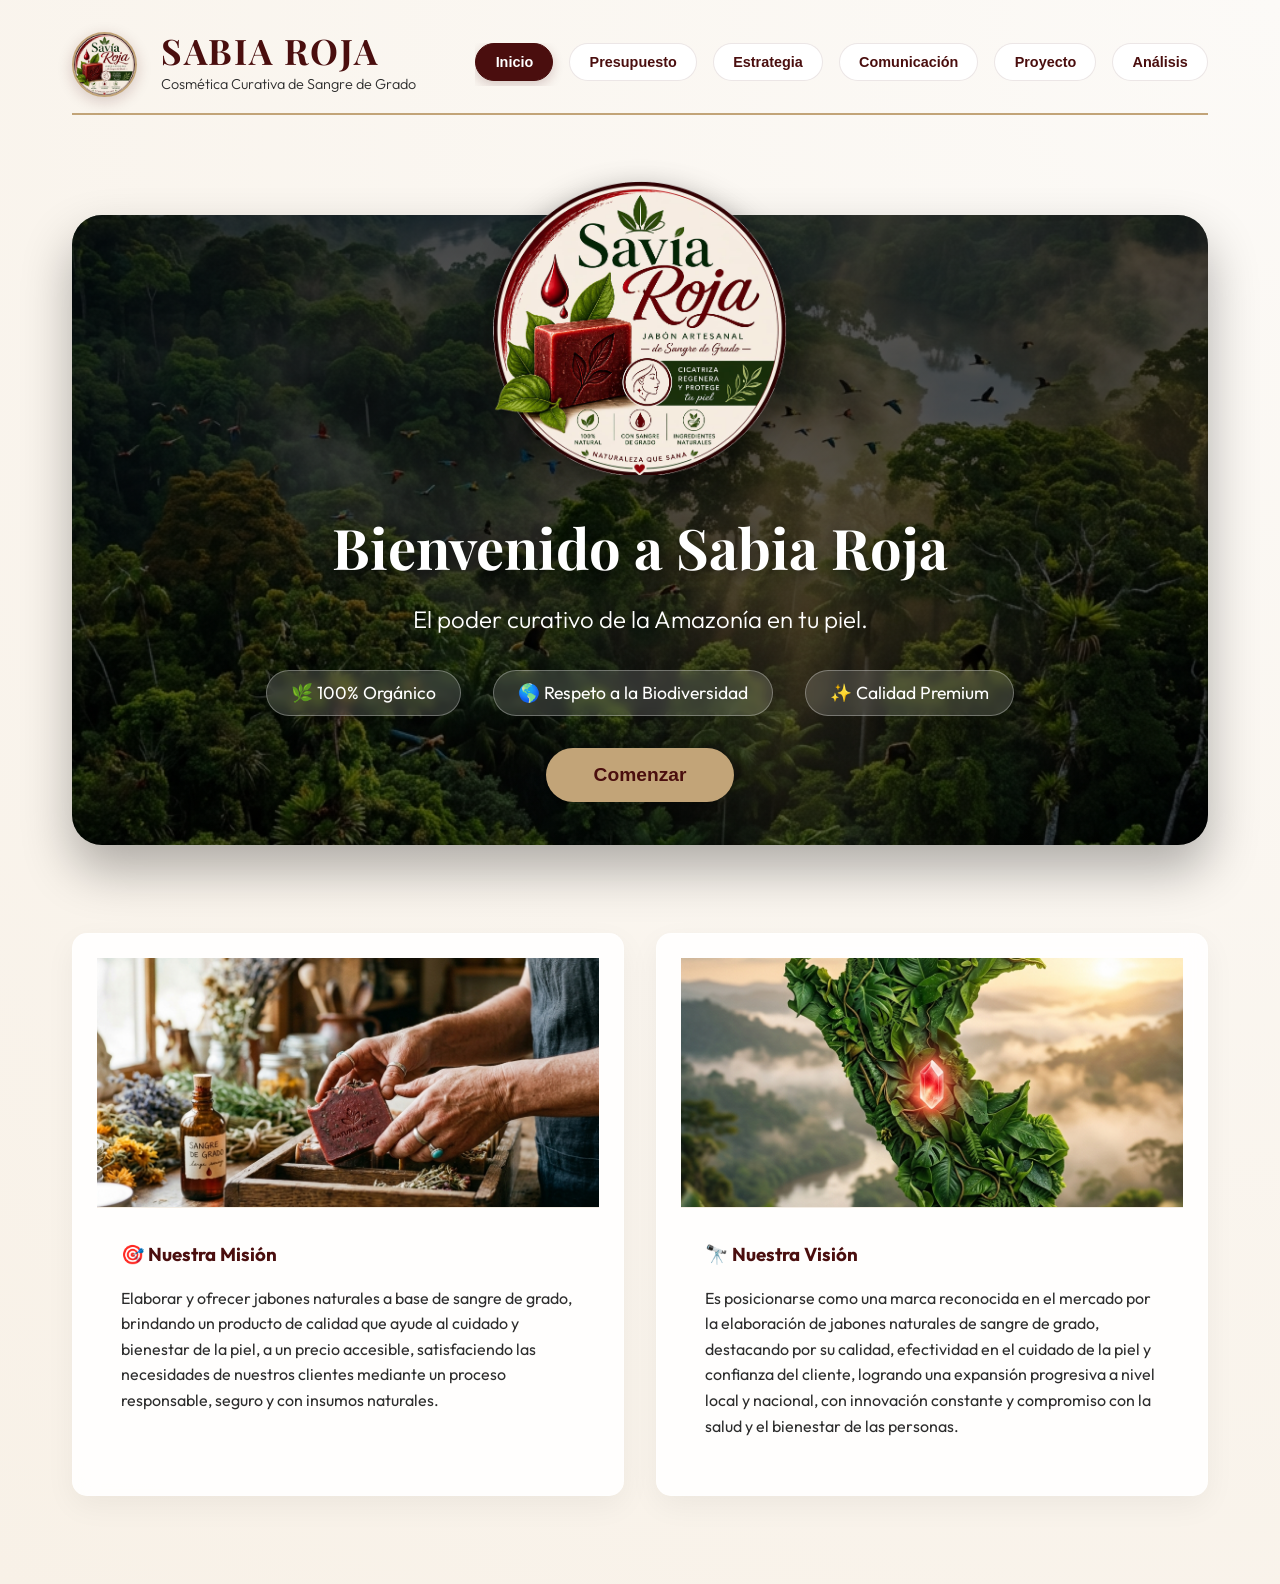
==== commit c03433d6: "1.2 a" ====
--- a/saviaroja/index.html
+++ b/saviaroja/index.html
@@ -58,14 +58,14 @@
                         <img src="img/mision.png" alt="Misión" class="feature-img">
                         <div class="feature-text">
                             <h3>🎯 Nuestra Misión</h3>
-                            <p>Elaborar y ofrecer jabones naturales a base de sangre de grado, brindando un producto de calidad que ayude al cuidado y bienestar de la piel, a un precio accesible, mediante un proceso responsable y seguro con insumos naturales.</p>
+                            <p>Elaborar y ofrecer jabones naturales a base de sangre de grado, brindando un producto de calidad que ayude al cuidado y bienestar de la piel, a un precio accesible, satisfaciendo las necesidades de nuestros clientes mediante un proceso responsable, seguro y con insumos naturales.</p>
                         </div>
                     </div>
                     <div class="card glass">
                         <img src="img/vision.png" alt="Visión" class="feature-img">
                         <div class="feature-text">
                             <h3>🔭 Nuestra Visión</h3>
-                            <p>Posicionarse como una marca reconocida en el mercado por la elaboración de jabones naturales de sangre de grado, logrando una expansión progresiva a nivel local y nacional, con innovación constante.</p>
+                            <p>Es posicionarse como una marca reconocida en el mercado por la elaboración de jabones naturales de sangre de grado, destacando por su calidad, efectividad en el cuidado de la piel y confianza del cliente, logrando una expansión progresiva a nivel local y nacional, con innovación constante y compromiso con la salud y el bienestar de las personas.</p>
                         </div>
                     </div>
                 </div>
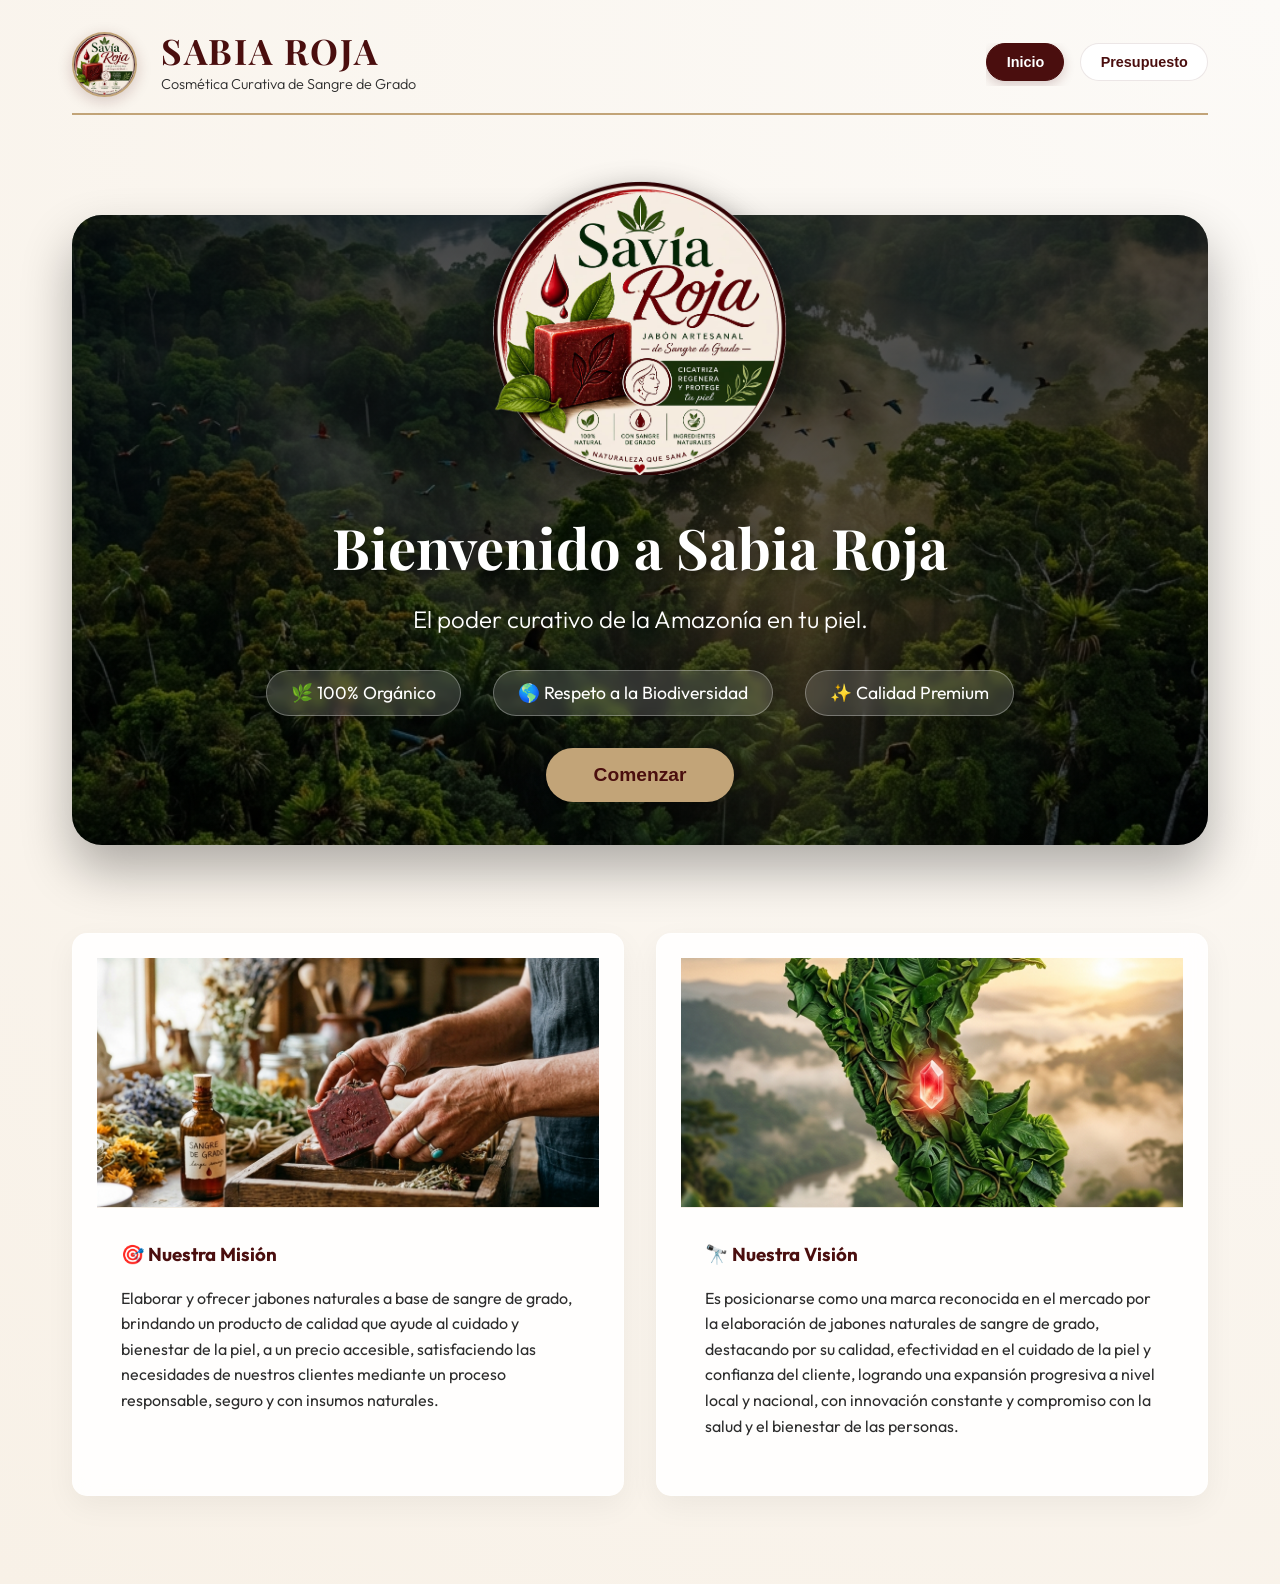
==== commit b76ecc5b: "1.2 b" ====
--- a/saviaroja/index.html
+++ b/saviaroja/index.html
@@ -24,10 +24,10 @@
             <nav>
                 <button class="tab-btn active" onclick="showTab('home')">Inicio</button>
                 <button class="tab-btn" onclick="showTab('budget')">Presupuesto</button>
-                <button class="tab-btn" onclick="showTab('strategy')">Estrategia</button>
-                <button class="tab-btn" onclick="showTab('comms')">Comunicación</button>
-                <button class="tab-btn" onclick="showTab('project')">Proyecto</button>
-                <button class="tab-btn" onclick="showTab('analysis')">Análisis</button>
+                <button class="tab-btn" onclick="showTab('strategy')" style="display: none;">Estrategia</button>
+                <button class="tab-btn" onclick="showTab('comms')" style="display: none;">Comunicación</button>
+                <button class="tab-btn" onclick="showTab('project')" style="display: none;">Proyecto</button>
+                <button class="tab-btn" onclick="showTab('analysis')" style="display: none;">Análisis</button>
             </nav>
         </header>
 
